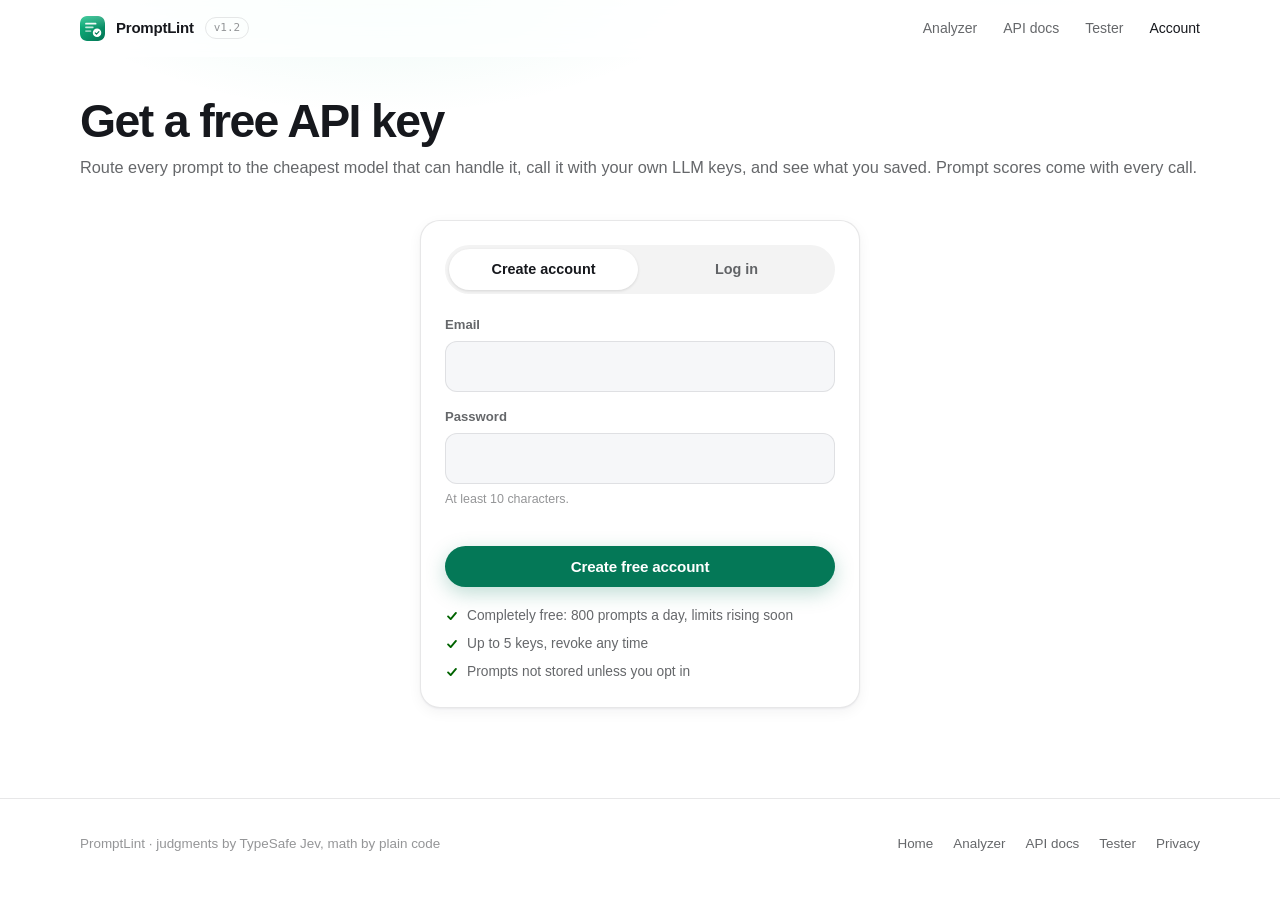
==== frontend/account.html @ f08a2e64 "Account page: cleaner per-key routing cards - cards fill the width (one key = full width, two = side" ====
<!doctype html>
<html lang="en" class="no-js">
<head>
<meta charset="utf-8">
<meta name="viewport" content="width=device-width, initial-scale=1">
<title>Account · PromptLint</title>
<meta name="description" content="Create a free PromptLint API key, manage keys, and see your usage.">
<link rel="icon" href="assets/icon.svg" type="image/svg+xml">
<link rel="stylesheet" href="assets/site.css?v=1.2.10">
<link rel="stylesheet" href="assets/report.css?v=1.2.10">
<style>
  .acct-head { padding: 40px 0 8px; position: relative; }
  .acct-head::before {
    content: ""; position: absolute; inset: -200px 0 auto; height: 480px; z-index: -1; pointer-events: none;
    background: radial-gradient(560px 300px at 30% 10%, rgba(16,185,129,.12), transparent 70%),
                radial-gradient(420px 260px at 80% 0%, rgba(13,148,164,.08), transparent 70%);
  }
  .acct-head-in { display: flex; align-items: end; justify-content: space-between; gap: 16px; flex-wrap: wrap; }
  .acct-head h1 { font-size: clamp(2rem, 4.4vw, 2.9rem); }
  .acct-head p { margin: 8px 0 0; color: var(--ink-soft); font-size: 1.02rem; }
  main.wrap { padding: 22px 0 90px; }

  .box { background: #fff; border: 1px solid var(--line); border-radius: 20px; box-shadow: var(--shadow-sm); padding: 24px; min-width: 0; }
  .box h2 { font-size: 1.15rem; letter-spacing: -0.015em; }
  .box .sub { color: var(--ink-soft); font-size: .92rem; margin: 6px 0 0; }

  /* ---- auth */
  .auth { max-width: 440px; margin: 10px auto 0; }
  .seg { display: flex; padding: 4px; gap: 4px; background: rgba(22,24,29,.05); border-radius: 999px; margin-bottom: 20px; }
  .seg button { flex: 1; font: inherit; font-size: .9rem; font-weight: 550; border: 0; background: transparent; color: var(--ink-soft); padding: 9px 12px; border-radius: 999px; cursor: pointer; }
  .seg button[aria-selected="true"] { background: #fff; color: var(--ink); box-shadow: 0 1px 3px rgba(0,0,0,.12); }
  label.f { display: block; font-size: .82rem; font-weight: 600; color: var(--ink-soft); margin: 14px 0 6px; }
  input.t {
    width: 100%; font: inherit; font-size: .98rem; padding: 12px 14px; border-radius: 12px; border: 1px solid var(--line);
    background: var(--bg-tint); color: var(--ink); transition: border-color .15s, box-shadow .15s, background .15s;
  }
  input.t:focus { outline: none; border-color: var(--accent-mid); background: #fff; box-shadow: 0 0 0 4px var(--accent-glow); }
  .hint { font-size: .78rem; color: var(--ink-faint); margin: 6px 0 0; }
  .auth .btn { width: 100%; margin-top: 20px; }
  .perks { list-style: none; padding: 0; margin: 18px 0 0; display: grid; gap: 6px; font-size: .86rem; color: var(--ink-soft); }
  .perks li { display: flex; gap: 8px; align-items: center; }
  .perks svg { width: 14px; height: 14px; color: var(--good-ink); flex: none; }
  .msg { margin-top: 14px; font-size: .88rem; border-radius: 12px; padding: 10px 12px; display: none; }
  .msg.err { display: block; background: var(--bad-soft); color: var(--bad-ink); }
  .msg.ok { display: block; background: var(--good-soft); color: var(--good-ink); }
  #captcha { margin-top: 16px; }

  /* ---- dashboard */
  .grid2 { display: grid; grid-template-columns: minmax(0, 1.25fr) minmax(0, 1fr); gap: 18px; margin-top: 18px; align-items: start; }
  @media (max-width: 920px) { .grid2 { grid-template-columns: minmax(0, 1fr); } }
  .tiles { display: grid; grid-template-columns: repeat(4, minmax(0, 1fr)); gap: 12px; }
  @media (max-width: 820px) { .tiles { grid-template-columns: repeat(2, minmax(0, 1fr)); } }
  .tile { background: #fff; border: 1px solid var(--line); border-radius: 16px; padding: 18px; }
  .tile small { display: block; font-size: .74rem; font-weight: 650; letter-spacing: .07em; text-transform: uppercase; color: var(--ink-faint); }
  .tile b { display: block; font-size: 1.7rem; letter-spacing: -0.03em; margin-top: 6px; line-height: 1.1; }
  .tile span { display: block; font-size: .8rem; color: var(--ink-faint); margin-top: 4px; }
  .tile .meter { margin-top: 10px; }

  .new-key { display: flex; gap: 10px; margin-top: 16px; flex-wrap: wrap; }
  .new-key input { flex: 1 1 200px; }
  .reveal-key {
    margin-top: 16px; border: 1px solid rgba(4,120,87,.3); background: var(--accent-soft); border-radius: 14px; padding: 14px; display: none;
  }
  .reveal-key.show { display: block; }
  .reveal-key p { margin: 0 0 10px; font-size: .86rem; color: var(--ink); }
  .keyline { display: flex; gap: 8px; align-items: center; }
  .keyline code { flex: 1; min-width: 0; overflow-x: auto; white-space: nowrap; display: block; padding: 9px 10px; background: #fff; font-size: .8rem; }
  .key-done { display: flex; align-items: center; justify-content: flex-end; gap: 12px; margin-top: 12px; font-size: .84rem; color: var(--ink-soft); }
  /* routing stats */
  .saved { display: grid; grid-template-columns: repeat(2, minmax(0, 1fr)); gap: 12px; margin-top: 14px; }
  @media (max-width: 720px) { .saved { grid-template-columns: minmax(0, 1fr); } }
  .saved > div { border-radius: 16px; padding: 18px; border: 1px solid var(--line); background: #fff; min-width: 0; }
  .saved > div.save-hero { background: linear-gradient(180deg, var(--accent-soft), #fff); border-color: rgba(4,120,87,.28); }
  .saved small { display: block; font-size: .74rem; font-weight: 650; letter-spacing: .07em; text-transform: uppercase; color: var(--ink-faint); }
  .saved .save-hero small { color: var(--accent); }
  .saved > div > b { display: block; font-size: 2rem; letter-spacing: -0.03em; margin-top: 6px; line-height: 1.1; }
  .saved > div > span { display: block; font-size: .84rem; color: var(--ink-soft); margin-top: 6px; line-height: 1.45; }
  .rt-facts { display: grid; grid-template-columns: repeat(4, minmax(0, 1fr)); gap: 10px; margin-top: 12px; }
  @media (max-width: 720px) { .rt-facts { grid-template-columns: repeat(2, minmax(0, 1fr)); } }
  .rt-facts div { background: var(--bg-tint); border-radius: 12px; padding: 12px 14px; min-width: 0; }
  .rt-facts small { display: block; font-size: .7rem; font-weight: 650; letter-spacing: .07em; text-transform: uppercase; color: var(--ink-faint); }
  .rt-facts b { display: block; font-size: 1.15rem; margin-top: 2px; }
  .box h3 { font-size: .95rem; margin: 22px 0 4px; }
  .mbar { display: grid; grid-template-columns: minmax(0, 170px) minmax(0, 1fr) auto; gap: 10px; align-items: center; font-size: .86rem; padding: 6px 0; }
  .mbar .track { height: 10px; background: var(--bg-tint); border-radius: 5px; overflow: hidden; display: flex; }
  .mbar .track i { display: block; height: 100%; }
  .mbar .track i.sent { background: var(--accent-mid); }
  .mbar .track i.rec { background: rgba(16,185,129,.28); }
  .mbar em { font-style: normal; color: var(--ink-faint); font-size: .8rem; white-space: nowrap; font-variant-numeric: tabular-nums; }
  .mbar span.nm { overflow: hidden; text-overflow: ellipsis; white-space: nowrap; }
  @media (max-width: 600px) { .mbar { grid-template-columns: minmax(0, 1fr) auto; row-gap: 4px; } .mbar .track { grid-column: 1 / -1; grid-row: 2; } }
  .kcards { display: grid; grid-template-columns: repeat(auto-fit, minmax(min(100%, 520px), 1fr)); gap: 14px; margin-top: 10px; }
  .kcard { border: 1px solid var(--line); border-radius: 16px; padding: 16px; background: #fff; min-width: 0; display: flex; flex-direction: column; gap: 12px; }
  .kcard header { display: flex; justify-content: space-between; align-items: flex-start; gap: 10px; flex-wrap: wrap; }
  .kc-name { min-width: 0; display: flex; flex-direction: column; gap: 4px; }
  .kc-name b { font-size: 1rem; overflow-wrap: anywhere; }
  .kc-name code { font-size: .74rem; color: var(--ink-faint); overflow-wrap: anywhere; }
  .kpill { font-size: .74rem; font-weight: 600; border-radius: 999px; padding: 3px 10px; background: var(--bg-tint); color: var(--ink-soft); white-space: nowrap; }
  .kpill.on { background: var(--good-soft); color: var(--good-ink); }
  .kpill.off { background: var(--bad-soft); color: var(--bad-ink); }
  .kc-stats { display: grid; grid-template-columns: repeat(auto-fit, minmax(96px, 1fr)); gap: 8px; }
  .kc-stats > div { background: var(--bg-tint); border-radius: 10px; padding: 8px 10px; min-width: 0; }
  .kc-stats small { display: block; font-size: .66rem; font-weight: 650; letter-spacing: .07em; text-transform: uppercase; color: var(--ink-faint); }
  .kc-stats b { display: block; font-size: 1rem; margin-top: 2px; font-variant-numeric: tabular-nums; white-space: nowrap; }
  .kc-stats span { display: block; font-size: .72rem; color: var(--ink-faint); margin-top: 1px; white-space: nowrap; }
  .kc-stats span.bad { color: var(--bad-ink); }
  .kc-stats .save { background: var(--accent-soft); }
  .kc-stats .save b { color: var(--good-ink); }
  .kc-lists { display: grid; grid-template-columns: repeat(auto-fit, minmax(min(100%, 230px), 1fr)); gap: 12px; }
  .kc-list { border: 1px solid var(--line-soft); border-radius: 12px; padding: 12px 14px; min-width: 0; }
  .kc-list h4 { margin: 0 0 8px; font-size: .7rem; font-weight: 650; letter-spacing: .07em; text-transform: uppercase; color: var(--ink-faint); }
  .kc-list ul { list-style: none; margin: 0; padding: 0; display: grid; gap: 10px; }
  .kc-line { display: flex; justify-content: space-between; align-items: baseline; gap: 10px; font-size: .86rem; }
  .kc-nm { min-width: 0; overflow: hidden; text-overflow: ellipsis; white-space: nowrap; color: var(--ink); }
  .kc-line b { font-size: .82rem; font-weight: 600; color: var(--ink-soft); font-variant-numeric: tabular-nums; flex: none; }
  .kc-tag { display: inline-block; margin-left: 6px; font-size: .66rem; font-weight: 650; padding: 1px 7px; border-radius: 999px; background: var(--warn-soft); color: var(--warn-ink); vertical-align: 1px; }
  .kc-bar { height: 5px; border-radius: 3px; background: var(--bg-tint); margin-top: 5px; overflow: hidden; }
  .kc-bar i { display: block; height: 100%; border-radius: 3px; background: rgba(16,185,129,.45); }
  .kc-bar.sent i { background: var(--accent-mid); }
  .kc-note { font-size: .74rem; color: var(--warn-ink); margin-top: 4px; }
  .kc-note.plain { color: var(--ink-faint); }
  .kc-more, .kc-empty { font-size: .8rem; color: var(--ink-faint); margin: 0; }
  .nc-tag { color: var(--warn-ink); }
  .kc-foot { margin: 0; font-size: .78rem; color: var(--ink-faint); }
  table.keys { width: 100%; border-collapse: collapse; margin-top: 18px; font-size: .88rem; }
  table.keys th { text-align: left; font-size: .72rem; font-weight: 600; color: var(--ink-faint); text-transform: uppercase; letter-spacing: .06em; padding: 0 6px 8px; border-bottom: 1px solid var(--line); }
  table.keys td { padding: 10px 6px; border-bottom: 1px solid var(--line-soft); vertical-align: middle; }
  tr.revoked-row td { opacity: .6; }
  .qual { display: flex; align-items: center; gap: 6px; margin-top: 6px; flex-wrap: wrap; }
  .qual select { font: inherit; font-size: .78rem; padding: 3px 6px; border-radius: 8px; border: 1px solid var(--line); background: var(--bg-tint); color: var(--ink); max-width: 100%; }
  .qual span { font-size: .74rem; color: var(--ink-faint); }
  .qual button { font: inherit; font-size: .76rem; font-weight: 600; padding: 3px 10px; border-radius: 8px; border: 1px solid var(--accent); background: var(--accent); color: #fff; cursor: pointer; }
  .qual button:disabled { background: var(--bg-tint); border-color: var(--line); color: var(--ink-faint); cursor: default; }
  .qual span.ok { color: var(--good-ink); }
  .qual span.err { color: var(--bad-ink); }
  .show-revoked { margin-top: 10px; color: var(--ink-soft) !important; }
  table.keys code { font-size: .76rem; }
  table.keys .muted { color: var(--ink-faint); font-size: .8rem; }
  .table-scroll { overflow-x: auto; }
  .tag-revoked { font-size: .72rem; color: var(--ink-faint); border: 1px solid var(--line); border-radius: 999px; padding: 1px 8px; }
  .linkbtn { font: inherit; font-size: .82rem; color: var(--bad-ink); background: none; border: 0; cursor: pointer; padding: 4px 6px; border-radius: 8px; }
  .linkbtn:hover { background: var(--bad-soft); }

  .chart { width: 100%; height: 170px; display: block; margin-top: 12px; }
  .chart .bar { fill: var(--accent-mid); }
  .chart .bar.deg { fill: #6da7ec; }
  .chart .grid { stroke: #e1e0d9; stroke-width: 1; }
  .chart .base { stroke: #c3c2b7; stroke-width: 1; }
  .chart .lbl { font-size: 10.5px; fill: #898781; font-family: var(--mono); }
  .chart .hit { fill: transparent; }
  .legend { display: flex; gap: 14px; font-size: .78rem; color: var(--ink-soft); margin-top: 8px; }
  .legend span { display: inline-flex; gap: 6px; align-items: center; }
  .legend i { width: 10px; height: 10px; border-radius: 3px; display: inline-block; }
  details.data { margin-top: 10px; font-size: .82rem; color: var(--ink-soft); }
  details.data .data-scroll { max-height: 280px; overflow-y: auto; }
  details.data table { width: 100%; border-collapse: collapse; margin-top: 8px; font-variant-numeric: tabular-nums; }
  details.data td, details.data th { padding: 3px 6px; text-align: right; border-bottom: 1px solid var(--line-soft); }
  details.data td:first-child, details.data th:first-child { text-align: left; }

  .prov-form { margin-top: 6px; max-width: 760px; }
  .prov-form select.t { width: 100%; font: inherit; font-size: .98rem; padding: 12px 14px; border-radius: 12px; border: 1px solid var(--line); background: var(--bg-tint); color: var(--ink); margin-top: 6px; }
  .prov-form label.f input.t { margin-top: 6px; }
  .prov-grid { display: grid; grid-template-columns: repeat(2, minmax(0, 1fr)); gap: 0 14px; }
  @media (max-width: 640px) { .prov-grid { grid-template-columns: minmax(0, 1fr); } }
  .danger { margin-top: 18px; border-color: rgba(208,59,59,.25); }
  .danger summary { cursor: pointer; font-weight: 600; color: var(--bad-ink); }
  .danger form { display: flex; gap: 10px; margin-top: 12px; flex-wrap: wrap; }
  .danger input { flex: 1 1 220px; }
  .btn-danger { background: var(--bad); color: #fff; }
  .btn-danger:hover { background: var(--bad-ink); }
  .try-box { display: flex; align-items: center; justify-content: space-between; gap: 18px; flex-wrap: wrap; }
  .try-box > div { flex: 1 1 320px; }
  [hidden] { display: none !important; }
  #signed-in, #signed-out { padding: 0; }
</style>
</head>
<body>
<nav class="nav" id="nav">
  <div class="wrap nav-in">
    <a class="nav-brand" href="./"><img src="assets/icon.svg" alt=""><span class="nav-name">PromptLint</span></a>
    <span class="nav-ver">v1.2</span>
    <div class="nav-links">
      <a class="opt" href="app.html">Analyzer</a>
      <a class="opt" href="docs.html">API docs</a>
      <a class="opt" href="tester.html">Tester</a>
      <a href="account.html" aria-current="page">Account</a>
      <button class="btn btn-ghost btn-sm" id="logout" hidden>Log out</button>
    </div>
  </div>
</nav>

<header class="acct-head">
  <div class="wrap acct-head-in">
    <div>
      <h1 id="title">Get a free API key</h1>
      <p id="subtitle">Score prompts from your own code: both scores, every signal, and cost estimates in one JSON reply.</p>
    </div>
  </div>
</header>

<main class="wrap">
  <!-- signed out -->
  <section id="signed-out" hidden>
    <div class="box auth">
      <div class="seg" role="tablist">
        <button role="tab" id="tab-signup" aria-selected="true">Create account</button>
        <button role="tab" id="tab-login" aria-selected="false">Log in</button>
      </div>
      <form id="auth-form" novalidate>
        <label class="f" for="email">Email</label>
        <input class="t" id="email" type="email" autocomplete="email" required>
        <label class="f" for="password">Password</label>
        <input class="t" id="password" type="password" autocomplete="new-password" minlength="10" required>
        <p class="hint" id="pw-hint">At least 10 characters.</p>
        <div id="captcha"></div>
        <button class="btn btn-fill btn-md" id="auth-submit" type="submit">Create free account</button>
        <div class="msg" id="auth-msg" role="alert"></div>
      </form>
      <ul class="perks" id="perks">
        <li><svg viewBox="0 0 16 16" fill="none"><path d="M3.5 8.5l3 3 6-7" stroke="currentColor" stroke-width="2.2" stroke-linecap="round" stroke-linejoin="round"/></svg>Completely free: 800 prompts a day, limits rising soon</li>
        <li><svg viewBox="0 0 16 16" fill="none"><path d="M3.5 8.5l3 3 6-7" stroke="currentColor" stroke-width="2.2" stroke-linecap="round" stroke-linejoin="round"/></svg>Up to 5 keys, revoke any time</li>
        <li><svg viewBox="0 0 16 16" fill="none"><path d="M3.5 8.5l3 3 6-7" stroke="currentColor" stroke-width="2.2" stroke-linecap="round" stroke-linejoin="round"/></svg>Prompts not stored unless you opt in</li>
      </ul>
    </div>
  </section>

  <!-- signed in -->
  <section id="signed-in" hidden>
    <div class="tiles" id="tiles"></div>

    <div class="grid2">
      <div class="box">
        <h2>API keys</h2>
        <p class="sub">Send a key as <code>Authorization: Bearer pqs_live_…</code>. Keys are stored as hashes, so we can only show a key once.</p>
        <form class="new-key" id="new-key">
          <input class="t" id="key-name" maxlength="80" placeholder="Key name, e.g. production" aria-label="Key name">
          <button class="btn btn-fill btn-md" type="submit">Create key</button>
        </form>
        <div class="reveal-key" id="reveal-key" role="status">
          <p><b>Copy this key now.</b> It won't be shown again.</p>
          <div class="keyline"><code id="full-key"></code><button class="btn btn-ghost btn-sm" id="copy-key" type="button">Copy</button></div>
          <div class="key-done">
            <span>Saved it somewhere safe?</span>
            <button class="btn btn-fill btn-sm" id="key-done" type="button">Done</button>
          </div>
        </div>
        <div class="msg" id="key-msg" role="alert"></div>
        <div class="table-scroll"><table class="keys"><thead><tr><th>Name</th><th>Key</th><th>Created</th><th>Last used</th><th></th></tr></thead><tbody id="key-rows"></tbody></table></div>
      </div>

      <div class="box">
        <h2>Usage, last 30 days</h2>
        <p class="sub">Prompts scored per day across all your keys (UTC).</p>
        <div id="chart"></div>
        <div class="legend"><span><i style="background:var(--accent-mid)"></i>Scored by Jev</span><span><i style="background:#6da7ec"></i>Heuristic fallback</span></div>
        <details class="data"><summary>Show as a table</summary><div id="usage-table"></div></details>
      </div>
    </div>

    <div class="box" style="margin-top:18px" id="routing-box">
      <h2>LLM routing, last 30 days</h2>
      <p class="sub">Which model the router picked for your prompts, which ones were really sent to your LLMs through <code>/v1/route</code>, and what that saved. Per API key and per model.</p>
      <div id="routing-stats"><p class="sub">Loading…</p></div>
    </div>

    <div class="box try-box" style="margin-top:18px">
      <div>
        <h2>Try your key in the browser</h2>
        <p class="sub">Paste a key and a prompt in the tester to see the full API result explained in plain words. No terminal needed.</p>
      </div>
      <a class="btn btn-fill btn-md" href="tester.html">Open the tester <span class="arrow">→</span></a>
    </div>

    <div class="box" style="margin-top:18px" id="providers-box">
      <h2>Connected LLM providers <span class="pill" style="font-size:.72rem;vertical-align:3px">optional</span></h2>
      <p class="sub">Add the LLM accounts you use, and <code>POST /v1/route</code> will pick the best model for each prompt,
        call it with your key, and return the answer. Without keys, you still get the recommendation as JSON.
        Keys are encrypted on our server, never shown again (only the last 4 characters), and you can delete them any time.</p>
      <div class="msg" id="prov-disabled" hidden></div>
      <form class="prov-form" id="prov-form">
        <label class="f" for="prov-kind">Provider
          <select class="t" id="prov-kind">
            <option value="anthropic">Anthropic (Claude)</option>
            <option value="openai">OpenAI (GPT)</option>
            <option value="gemini">Google (Gemini)</option>
            <option value="openai_compatible">Other: OpenAI-compatible (Ollama, Groq, OpenRouter…)</option>
          </select>
        </label>
        <label class="f" for="prov-key">API key <span id="prov-key-opt" hidden>(optional for keyless endpoints like Ollama)</span>
          <input class="t" id="prov-key" type="password" autocomplete="off" spellcheck="false" placeholder="Paste the provider's key">
        </label>
        <div id="prov-custom" hidden>
          <div class="prov-grid">
            <label class="f" for="prov-label">Display name<input class="t" id="prov-label" maxlength="80" placeholder="e.g. Groq Llama 70B"></label>
            <label class="f" for="prov-url">Base URL<input class="t" id="prov-url" spellcheck="false" placeholder="https://api.groq.com/openai/v1"></label>
            <label class="f" for="prov-model">Model name<input class="t" id="prov-model" spellcheck="false" placeholder="llama-3.3-70b-versatile"></label>
            <label class="f" for="prov-tier">Strength
              <select class="t" id="prov-tier"><option value="small">Small (simple tasks)</option><option value="mid" selected>Mid (most tasks)</option><option value="frontier">Frontier (hardest tasks)</option></select></label>
            <label class="f" for="prov-in">Input price ($ / 1M tokens)<input class="t" id="prov-in" type="number" min="0" step="any" value="0"></label>
            <label class="f" for="prov-out">Output price ($ / 1M tokens)<input class="t" id="prov-out" type="number" min="0" step="any" value="0"></label>
            <label class="f" for="prov-quality">Quality for routing
              <select class="t" id="prov-quality"><option value="">Unknown (default, 0.80)</option><option value="0.85">Basic (0.85)</option><option value="0.9">Good (0.90)</option><option value="0.95">Very good (0.95)</option><option value="1">Excellent (1.00)</option></select></label>
          </div>
          <p class="hint">How good this model is, in your experience. The router compares it with the built-in models' task fit
            (for example Claude Sonnet 5 is 1.00 for coding and writing, Gemini 3.8 Flash 0.85). Unknown means we can't vouch for
            it, so under "balanced" a clearly better-fitting built-in model wins. You can change and save it any time in the list below.</p>
          <p class="hint">An online server can't reach <code>localhost</code> on your computer. For a local Ollama, expose it with a public HTTPS address (for example a tunnel) and use that.</p>
        </div>
        <button class="btn btn-fill btn-md" type="submit" style="margin-top:16px">Add provider</button>
      </form>
      <div class="msg" id="prov-msg" role="alert"></div>
      <div class="table-scroll"><table class="keys"><thead><tr><th>Provider</th><th>Model / key</th><th>Added</th><th>Last used</th><th></th></tr></thead><tbody id="prov-rows"></tbody></table></div>
    </div>

    <div class="box" style="margin-top:18px">
      <h2>Quick start</h2>
      <p class="sub">Set your key once in the terminal, then run the commands as they are. Full reference in the <a href="docs.html">API docs</a>.</p>
<pre class="codeblock" id="quickstart" style="margin-top:14px"></pre>
    </div>

    <details class="box danger">
      <summary>Delete account</summary>
      <p class="sub">Deletes your account, every key, your usage history and any prompts you opted to store. This can't be undone.</p>
      <form id="delete-form">
        <input class="t" id="delete-password" type="password" autocomplete="current-password" placeholder="Your password" aria-label="Password to confirm">
        <button class="btn btn-danger btn-md" type="submit">Delete everything</button>
      </form>
      <div class="msg" id="delete-msg" role="alert"></div>
    </details>
  </section>
</main>

<footer>
  <div class="wrap foot-in">
    <span>PromptLint · judgments by TypeSafe Jev, math by plain code</span>
    <span class="foot-links"><a href="./">Home</a><a href="app.html">Analyzer</a><a href="docs.html">API docs</a><a href="tester.html">Tester</a><a href="./#privacy">Privacy</a></span>
  </div>
</footer>

<script src="assets/report.js?v=1.2.10"></script>
<script src="assets/account.js?v=1.2.10"></script>
</body>
</html>
---- frontend/assets/site.css ----
/* PromptLint — shared design system (matches the rohitshidid.github.io project family). */

/* ------------------------------------------------------------------ tokens */
:root {
  --ink:        #16181d;
  --ink-soft:   rgba(22, 24, 29, .66);
  --ink-faint:  rgba(22, 24, 29, .46);
  --bg:         #ffffff;
  --bg-tint:    #f6f7f9;
  --line:       rgba(22, 24, 29, .10);
  --line-soft:  rgba(22, 24, 29, .06);

  --accent:      #047857;   /* emerald 700: 5.5:1 on white, safe for text and white-on-fill */
  --accent-deep: #065f46;
  --accent-mid:  #059669;
  --accent-soft: #ecfdf5;
  --accent-glow: rgba(16, 185, 129, .16);

  /* status (fixed meaning; always shown with an icon + label) */
  --good:        #0ca30c;
  --good-ink:    #006300;
  --good-soft:   #e7f6e7;
  --warn:        #fab219;
  --warn-ink:    #8a5a00;
  --warn-soft:   #fff5de;
  --bad:         #d03b3b;
  --bad-ink:     #a32424;
  --bad-soft:    #fdecec;

  /* categorical series, fixed order (compare mode A / B) */
  --series-1:   #2a78d6;
  --series-2:   #eb6834;

  --shadow-sm:  0 1px 2px rgba(16,24,40,.05), 0 4px 14px rgba(16,24,40,.05);
  --shadow-lg:  0 2px 6px rgba(16,24,40,.04), 0 24px 60px rgba(16,24,40,.13);
  --mono: ui-monospace, SFMono-Regular, "SF Mono", Menlo, monospace;
  --sans: -apple-system, BlinkMacSystemFont, "SF Pro Display", "SF Pro Text",
          "Helvetica Neue", Helvetica, Arial, sans-serif;
  color-scheme: light;
}

* { box-sizing: border-box; }
html { scroll-behavior: smooth; }
@media (prefers-reduced-motion: reduce) { html { scroll-behavior: auto; } }

body {
  margin: 0;
  background: var(--bg);
  color: var(--ink);
  font-family: var(--sans);
  font-size: 17px;
  line-height: 1.6;
  -webkit-font-smoothing: antialiased;
  overflow-x: hidden;
}

.wrap   { width: min(1120px, 100% - 48px); margin-inline: auto; }
.narrow { width: min(760px, 100% - 48px);  margin-inline: auto; }
@media (max-width: 520px) { .wrap, .narrow { width: calc(100% - 32px); } }

a { color: var(--accent); text-decoration: none; }
a:hover { text-decoration: underline; }

h1, h2, h3 { margin: 0; font-weight: 700; letter-spacing: -0.028em; line-height: 1.06; }
h1 { font-size: clamp(2.7rem, 7.2vw, 4.9rem); letter-spacing: -0.035em; }
h2 { font-size: clamp(2rem, 4.6vw, 3.3rem); }
h3 { font-size: 1.16rem; letter-spacing: -0.012em; line-height: 1.3; }

.lede {
  font-size: clamp(1.13rem, 2.1vw, 1.42rem);
  font-weight: 300;
  line-height: 1.5;
  color: var(--ink-soft);
  margin: 0;
}
.lede strong { font-weight: 600; color: var(--ink); }

code {
  font-family: var(--mono);
  font-size: .86em;
  background: var(--bg-tint);
  border: 1px solid var(--line-soft);
  padding: .12em .42em;
  border-radius: 6px;
  white-space: nowrap;
}

:focus-visible { outline: 2px solid var(--accent-mid); outline-offset: 2px; border-radius: 6px; }

.sr-only {
  position: absolute; width: 1px; height: 1px; padding: 0; margin: -1px;
  overflow: hidden; clip: rect(0 0 0 0); white-space: nowrap; border: 0;
}

/* --------------------------------------------------------------- reveal */
.reveal {
  opacity: 0;
  transform: translateY(26px);
  transition: opacity .75s cubic-bezier(.22,.61,.36,1), transform .75s cubic-bezier(.22,.61,.36,1);
  transition-delay: calc(var(--i, 0) * 90ms);
}
.reveal.in { opacity: 1; transform: none; }
@media (prefers-reduced-motion: reduce) { .reveal { opacity: 1; transform: none; transition: none; } }
.no-js .reveal { opacity: 1; transform: none; }

/* ------------------------------------------------------------------- nav */
.nav {
  position: sticky; top: 0; z-index: 50;
  background: rgba(255,255,255,.76);
  backdrop-filter: saturate(180%) blur(20px);
  -webkit-backdrop-filter: saturate(180%) blur(20px);
  border-bottom: 1px solid transparent;
  transition: border-color .3s ease;
}
.nav.stuck { border-bottom-color: var(--line); }
.nav-in { display: flex; align-items: center; gap: 11px; height: 56px; }
.nav-brand { display: flex; align-items: center; gap: 11px; color: var(--ink); }
.nav-brand:hover { text-decoration: none; }
.nav-brand img { width: 25px; height: 25px; border-radius: 7px; }
.nav-name { font-weight: 600; font-size: 15px; letter-spacing: -0.015em; }
.nav-ver { font-family: var(--mono); font-size: 11px; color: var(--ink-faint);
           border: 1px solid var(--line); border-radius: 20px; padding: 1px 8px; }
.nav-links { margin-left: auto; display: flex; align-items: center; gap: 26px; }
.nav-links a { color: var(--ink-soft); font-size: 14px; font-weight: 450; }
.nav-links a:hover, .nav-links a[aria-current="page"] { color: var(--ink); text-decoration: none; }
.nav-links .btn { color: #fff; }
.nav-links .btn-ghost { color: var(--ink); }
@media (max-width: 860px) { .nav-links a.opt { display: none; } }
@media (max-width: 520px) { .nav-ver { display: none; } .nav-links { gap: 16px; } }

/* --------------------------------------------------------------- buttons */
.btn {
  display: inline-flex; align-items: center; justify-content: center; gap: 9px;
  border-radius: 999px;
  font-weight: 550;
  letter-spacing: -0.011em;
  border: 1px solid transparent;
  cursor: pointer;
  transition: transform .18s ease, box-shadow .25s ease, background-color .2s ease, border-color .2s ease, opacity .2s;
  white-space: nowrap;
  font-family: inherit;
  text-decoration: none;
}
.btn:hover { text-decoration: none; }
.btn-lg { font-size: 1.02rem; padding: 15px 30px; }
.btn-md { font-size: .95rem; padding: 11px 22px; }
.btn-sm { font-size: .85rem; padding: 7px 16px; }
.btn-fill { background: var(--accent); color: #fff; box-shadow: 0 6px 20px rgba(4,120,87,.26); }
.btn-fill:hover { background: var(--accent-deep); transform: translateY(-1.5px); box-shadow: 0 10px 26px rgba(4,120,87,.32); }
.btn-ghost { background: rgba(22,24,29,.045); color: var(--ink); }
.btn-ghost:hover { background: rgba(22,24,29,.08); transform: translateY(-1.5px); }
.btn:disabled, .btn[aria-disabled="true"] { opacity: .55; cursor: not-allowed; transform: none; box-shadow: none; }
.btn .arrow { transition: transform .2s ease; }
.btn:hover .arrow { transform: translateX(2px); }

/* ------------------------------------------------------------------ hero */
.hero { position: relative; padding: clamp(56px, 8vw, 96px) 0 0; text-align: center; }
.hero::before {
  content: ""; position: absolute; inset: -220px 0 auto; height: 760px; z-index: -1;
  background:
    radial-gradient(680px 420px at 50% 12%, rgba(16,185,129,.15), transparent 68%),
    radial-gradient(520px 360px at 78% 4%,  rgba(13,148,164,.10), transparent 66%),
    radial-gradient(460px 340px at 20% 8%,  rgba(79,70,229,.07), transparent 66%);
  pointer-events: none;
}
.hero-icon { width: 88px; height: 88px; border-radius: 20px; box-shadow: var(--shadow-lg); }
.hero h1 { margin: 26px auto 0; max-width: 15ch; }
.hero .lede { margin: 22px auto 0; max-width: 58ch; }
.hero-cta { margin-top: 34px; display: flex; gap: 12px; justify-content: center; flex-wrap: wrap; }
.hero-note { margin-top: 16px; font-size: .82rem; color: var(--ink-faint); }

/* ------------------------------------------------------- window chrome */
.stage { margin-top: clamp(40px, 5.5vw, 68px); perspective: 1800px; }
.win {
  margin: 0 auto;
  max-width: 940px;
  border-radius: 14px;
  background: #fff;
  border: 1px solid var(--line);
  box-shadow: var(--shadow-lg);
  overflow: hidden;
  transform: rotateX(4deg) scale(.99);
  transform-origin: 50% 0;
  transition: transform 1s cubic-bezier(.22,.61,.36,1);
  text-align: left;
}
.reveal.in .win, .win.flat { transform: none; }
.win-bar {
  display: flex; align-items: center; gap: 7px;
  padding: 10px 14px; background: #f6f6f7; border-bottom: 1px solid var(--line);
}
.win-bar i { width: 11px; height: 11px; border-radius: 50%; background: #dcdce0; }
.win-bar i:nth-child(1) { background: #ff5f57; }
.win-bar i:nth-child(2) { background: #febc2e; }
.win-bar i:nth-child(3) { background: #28c840; }
.win-title { margin-left: 10px; font-size: 12px; color: var(--ink-faint); font-family: var(--mono); }

.stage-hint {
  display: flex; align-items: center; gap: 8px; justify-content: center; flex-wrap: wrap;
  margin-top: 14px; font-size: .78rem; color: var(--ink-faint);
}
.stage-hint button {
  font: inherit; font-size: .78rem; cursor: pointer; color: var(--ink-soft);
  background: rgba(22,24,29,.045); border: 1px solid var(--line);
  border-radius: 999px; padding: 4px 13px; transition: background-color .2s ease;
}
.stage-hint button:hover { background: rgba(22,24,29,.09); }

/* --------------------------------------------------------------- sections */
section { padding: clamp(72px, 10vw, 128px) 0; }
section.tint { background: var(--bg-tint); }
section.tight { padding: clamp(48px, 6vw, 72px) 0; }
.eyebrow {
  font-size: .8rem; font-weight: 650; letter-spacing: .085em; text-transform: uppercase;
  color: var(--accent); margin: 0 0 16px;
}
.center { text-align: center; }
.center .lede { margin-inline: auto; max-width: 58ch; }
.sec-head h2 { max-width: 19ch; }
.center.sec-head h2 { margin-inline: auto; }
.sec-head .lede { margin-top: 20px; }

/* ----------------------------------------------------------------- stats */
.stats { display: grid; grid-template-columns: repeat(auto-fit, minmax(190px, 1fr)); gap: 12px; }
.stat { padding: 30px 26px; background: #fff; border: 1px solid var(--line); border-radius: 18px; }
section.tint .stat { box-shadow: var(--shadow-sm); }
.stat b { display: block; font-size: 2.05rem; font-weight: 700; letter-spacing: -0.03em; line-height: 1.1; }
.stat span { display: block; margin-top: 7px; font-size: .89rem; color: var(--ink-soft); line-height: 1.45; }

/* ----------------------------------------------------------------- cards */
.cards { display: grid; grid-template-columns: repeat(auto-fit, minmax(272px, 1fr)); gap: 18px; margin-top: 54px; }
.card {
  padding: 30px 28px; background: #fff; border: 1px solid var(--line);
  border-radius: 20px; box-shadow: var(--shadow-sm);
  transition: transform .3s cubic-bezier(.22,.61,.36,1), box-shadow .3s ease;
}
.card:hover { transform: translateY(-4px); box-shadow: var(--shadow-lg); }
.card .ico {
  width: 40px; height: 40px; border-radius: 11px; margin-bottom: 18px;
  display: grid; place-items: center; font-size: 19px; color: var(--accent);
  background: linear-gradient(150deg, rgba(16,185,129,.14), rgba(13,148,164,.12));
}
.card .ico svg { width: 20px; height: 20px; }
.card p { margin: 9px 0 0; color: var(--ink-soft); font-size: .94rem; line-height: 1.58; }
.num {
  display: inline-grid; place-items: center; width: 26px; height: 26px; border-radius: 8px;
  background: var(--accent); color: #fff; font-size: .8rem; font-weight: 700; margin-bottom: 16px;
}

/* -------------------------------------------------------------- features */
.feature { display: grid; grid-template-columns: 1fr 1fr; gap: clamp(38px, 6vw, 84px); align-items: center; }
.feature + .feature { margin-top: clamp(72px, 9vw, 124px); }
.feature.flip .feature-text { order: 2; }
.feature h3 { font-size: clamp(1.6rem, 3.2vw, 2.25rem); font-weight: 700; letter-spacing: -0.028em; line-height: 1.12; }
.feature p { margin: 18px 0 0; color: var(--ink-soft); font-size: 1.04rem; line-height: 1.6; font-weight: 300; }
.feature p strong { font-weight: 600; color: var(--ink); }
.feature-visual { min-width: 0; }
@media (max-width: 860px) {
  .feature { grid-template-columns: 1fr; gap: 32px; }
  .feature.flip .feature-text { order: 0; }
}

.panel {
  background: #fff; border: 1px solid var(--line); border-radius: 18px; box-shadow: var(--shadow-lg);
  padding: 22px; min-width: 0;
}

/* ------------------------------------------------------------ code block */
.codeblock {
  background: #16181d; color: #e6e8ec; border-radius: 14px; padding: 18px 20px;
  font: 12.5px/1.75 var(--mono); overflow-x: auto; margin: 0; text-align: left;
}
.codeblock .k { color: #a7f3d0; }
.codeblock .s { color: #fcd34d; }
.codeblock .c { color: #7c8496; }
.codeblock .n { color: #93c5fd; }

/* ----------------------------------------------------------------- lists */
.not-list { display: grid; grid-template-columns: repeat(auto-fit, minmax(240px, 1fr)); gap: 14px; margin-top: 48px; }
.not-item { padding: 22px 22px; border: 1px solid var(--line); border-radius: 16px; background: #fff; }
.not-item b { display: block; font-size: 1rem; letter-spacing: -0.01em; }
.not-item span { display: block; margin-top: 6px; font-size: .9rem; color: var(--ink-soft); line-height: 1.55; }

/* ------------------------------------------------------------------- cta */
.final { text-align: center; }
.final h2 { margin-inline: auto; max-width: 18ch; }
.final .lede { margin: 20px auto 0; max-width: 52ch; }
.final .hero-cta { margin-top: 30px; }

/* ---------------------------------------------------------------- footer */
footer { border-top: 1px solid var(--line); padding: 34px 0 44px; font-size: .84rem; color: var(--ink-faint); }
.foot-in { display: flex; gap: 18px; align-items: center; justify-content: space-between; flex-wrap: wrap; }
.foot-in a { color: var(--ink-soft); }
.foot-links { display: flex; gap: 20px; flex-wrap: wrap; }
---- frontend/assets/report.css ----
/* PromptLint report card. Status colors always travel with an icon + label. */

.rc { display: grid; gap: 14px; min-width: 0; }
.rc-block {
  background: #fff; border: 1px solid var(--line); border-radius: 16px; padding: 18px 20px; min-width: 0;
}
.rc-label {
  font-size: .72rem; font-weight: 650; letter-spacing: .08em; text-transform: uppercase;
  color: var(--ink-faint); margin: 0 0 12px; display: flex; justify-content: space-between; gap: 8px;
}
.rc-label span + span { letter-spacing: 0; text-transform: none; font-weight: 500; }

/* ---------------------------------------------------------------- summary */
.rc-summary { display: grid; grid-template-columns: auto 1fr; gap: 22px; align-items: center; }
@media (max-width: 560px) { .rc-summary { grid-template-columns: 1fr; justify-items: center; text-align: center; } }
.gauge { width: 176px; height: 112px; display: block; }
.gauge-wrap { position: relative; width: 176px; }
.gauge-num {
  position: absolute; left: 0; right: 0; bottom: 4px; text-align: center; line-height: 1;
  font-size: 48px; font-weight: 700; letter-spacing: -0.04em;
}
.gauge-num small { font-size: 14px; font-weight: 500; color: var(--ink-faint); letter-spacing: 0; margin-left: 2px; }
.verdict {
  display: inline-flex; align-items: center; gap: 7px; border-radius: 999px; padding: 5px 12px 5px 9px;
  font-size: .86rem; font-weight: 650; letter-spacing: -0.005em;
}
.verdict svg { width: 16px; height: 16px; flex: none; }
.verdict.ready_to_send { background: var(--good-soft); color: var(--good-ink); }
.verdict.needs_work { background: var(--warn-soft); color: var(--warn-ink); }
.verdict.likely_to_fail { background: var(--bad-soft); color: var(--bad-ink); }
.rc-headline { font-size: 1.02rem; margin: 10px 0 0; color: var(--ink-soft); line-height: 1.5; }
.rc-headline strong { color: var(--ink); font-weight: 600; }
.pills { display: flex; flex-wrap: wrap; gap: 6px; margin-top: 12px; }
@media (max-width: 560px) { .pills { justify-content: center; } }
.pill {
  font-size: .76rem; padding: 3px 10px; border-radius: 999px; border: 1px solid var(--line);
  color: var(--ink-soft); background: #fff; white-space: nowrap;
}
.pill.warn { border-color: rgba(250,178,25,.55); background: var(--warn-soft); color: var(--warn-ink); }
.pill.accent { border-color: rgba(4,120,87,.25); background: var(--accent-soft); color: var(--accent); }

/* ------------------------------------------------------------ meters row */
.rc-two { display: grid; grid-template-columns: 1fr 1fr; gap: 14px; }
@media (max-width: 640px) { .rc-two { grid-template-columns: 1fr; } }

.meter-value { display: flex; align-items: baseline; gap: 10px; margin-bottom: 10px; }
.meter-value b { font-size: 1.9rem; letter-spacing: -0.03em; line-height: 1; }
.meter-value .status { display: inline-flex; align-items: center; gap: 5px; font-size: .82rem; font-weight: 600; }
.meter-value .status svg { width: 14px; height: 14px; }
.status.good { color: var(--good-ink); }
.status.warn { color: var(--warn-ink); }
.status.bad  { color: var(--bad-ink); }
.meter { height: 8px; border-radius: 999px; overflow: hidden; position: relative; }
.meter i { position: absolute; inset: 0 auto 0 0; border-radius: 999px; transition: width .8s cubic-bezier(.22,.61,.36,1); }
.meter.good { background: var(--good-soft); } .meter.good i { background: var(--good); }
.meter.warn { background: var(--warn-soft); } .meter.warn i { background: var(--warn); }
.meter.bad  { background: var(--bad-soft); }  .meter.bad i  { background: var(--bad); }
.meter-scale { display: flex; justify-content: space-between; font-size: .72rem; color: var(--ink-faint); margin-top: 6px; }

.slider { position: relative; height: 8px; border-radius: 999px; margin: 8px 0 0;
          background: linear-gradient(90deg, #eceef2, var(--accent-soft)); }
.slider .tick { position: absolute; top: 50%; width: 2px; height: 8px; background: #fff; transform: translate(-50%, -50%); }
.slider .knob {
  position: absolute; top: 50%; width: 18px; height: 18px; border-radius: 50%;
  background: var(--accent); border: 3px solid #fff; box-shadow: 0 1px 4px rgba(0,0,0,.25);
  transform: translate(-50%, -50%); transition: left .8s cubic-bezier(.22,.61,.36,1);
}
.slider-ends { display: flex; justify-content: space-between; font-size: .72rem; color: var(--ink-faint); margin-top: 10px; }
.meter-note { font-size: .8rem; color: var(--ink-faint); margin: 10px 0 0; line-height: 1.45; }

/* ------------------------------------------------------ radar + checklist */
.rc-dims { display: grid; grid-template-columns: minmax(0, 1fr) minmax(0, 1.15fr); gap: 14px; align-items: start; }
@media (max-width: 760px) { .rc-dims { grid-template-columns: 1fr; } }
.radar { width: 100%; max-width: 340px; display: block; margin: 0 auto; overflow: visible; }
.radar .ring { fill: none; stroke: #e1e0d9; stroke-width: 1; }
.radar .spoke { stroke: #e1e0d9; stroke-width: 1; }
.radar .axis-label { font-size: 14px; fill: #52514e; font-weight: 500; }
.radar .axis-val { font-size: 12.5px; fill: #898781; font-family: var(--mono); }
.radar .shape { stroke-width: 2; stroke-linejoin: round; }
.radar .dot { stroke: #fff; stroke-width: 2; }
.radar .hit { fill: transparent; cursor: default; }
.legend { display: flex; gap: 14px; justify-content: center; margin-top: 8px; font-size: .78rem; color: var(--ink-soft); }
.legend span { display: inline-flex; align-items: center; gap: 6px; }
.legend i { width: 10px; height: 10px; border-radius: 3px; display: inline-block; }

.checks { list-style: none; margin: 0; padding: 0; display: grid; gap: 2px; }
.checks li {
  display: grid; grid-template-columns: 22px 1fr auto; gap: 10px; align-items: start;
  padding: 7px 8px; border-radius: 10px; font-size: .9rem; line-height: 1.35;
}
.checks li:hover, .checks li:focus-visible { background: var(--bg-tint); }
.checks .ci { width: 20px; height: 20px; border-radius: 6px; display: grid; place-items: center; margin-top: 1px; }
.checks .ci svg { width: 13px; height: 13px; }
.checks .pass .ci { background: var(--good-soft); color: var(--good-ink); }
.checks .fail .ci { background: var(--bad-soft); color: var(--bad-ink); }
.checks .info .ci { background: #eef1f5; color: #52514e; }
.checks .flag .ci { background: var(--warn-soft); color: var(--warn-ink); }
.checks b { font-weight: 600; display: block; }
.checks small { color: var(--ink-faint); font-size: .8rem; }
.checks .p { font-family: var(--mono); font-size: .74rem; color: var(--ink-faint); padding-top: 2px; opacity: 0; transition: opacity .15s; }
.checks li:hover .p, .checks li:focus-visible .p { opacity: 1; }
@media (hover: none) { .checks .p { opacity: 1; } }

/* ----------------------------------------------------------------- costs */
.table-scroll { overflow-x: auto; margin: 0 -4px; }
.costs { width: 100%; border-collapse: collapse; font-size: .88rem; min-width: 520px; }
.costs th {
  text-align: left; font-size: .72rem; font-weight: 600; color: var(--ink-faint); text-transform: uppercase;
  letter-spacing: .06em; padding: 0 8px 8px; border-bottom: 1px solid var(--line);
}
.costs td { padding: 10px 8px; border-bottom: 1px solid var(--line-soft); vertical-align: middle; }
.costs tr:last-child td { border-bottom: 0; }
.costs .r { text-align: right; font-variant-numeric: tabular-nums; white-space: nowrap; }
.costs .model b { font-weight: 600; display: block; }
.costs .model small { color: var(--ink-faint); font-size: .76rem; }
.costs tr.suggested td { background: var(--accent-soft); }
.costs tr.suggested td:first-child { border-radius: 10px 0 0 10px; }
.costs tr.suggested td:last-child { border-radius: 0 10px 10px 0; }
.approx { color: var(--ink-faint); cursor: help; }
.tier-tag { font-size: .68rem; font-weight: 650; color: var(--accent); background: #fff; border: 1px solid rgba(4,120,87,.3);
            padding: 1px 7px; border-radius: 999px; margin-left: 6px; vertical-align: 1px; }
.table-note { font-size: .78rem; color: var(--ink-faint); margin: 12px 0 0; line-height: 1.5; }

/* ------------------------------------------------------------------ tips */
.tips { list-style: none; margin: 0; padding: 0; display: grid; gap: 8px; counter-reset: tip; }
.tips li {
  display: grid; grid-template-columns: 26px 1fr auto; gap: 12px; align-items: start;
  padding: 12px 14px; border-radius: 12px; background: var(--bg-tint); font-size: .94rem; line-height: 1.45;
}
.tips li::before {
  counter-increment: tip; content: counter(tip);
  width: 24px; height: 24px; border-radius: 7px; background: var(--accent); color: #fff;
  font-size: .76rem; font-weight: 700; display: grid; place-items: center;
}
.tips .gain { font-family: var(--mono); font-size: .76rem; color: var(--accent); white-space: nowrap; padding-top: 3px; }
.tips-empty { display: flex; gap: 10px; align-items: center; color: var(--good-ink); font-weight: 550; font-size: .95rem; }
.tips-empty svg { width: 18px; height: 18px; flex: none; }

.rc-meta { font-size: .76rem; color: var(--ink-faint); display: flex; flex-wrap: wrap; gap: 6px 16px; padding: 2px 4px; }
.rc-meta code { font-size: .74rem; }

/* --------------------------------------------------------------- tooltip */
.pl-tip {
  position: fixed; z-index: 100; pointer-events: none; max-width: 260px;
  background: #16181d; color: #fff; font-size: .78rem; line-height: 1.4; padding: 7px 10px; border-radius: 8px;
  box-shadow: 0 6px 20px rgba(0,0,0,.2); opacity: 0; transform: translateY(4px); transition: opacity .12s, transform .12s;
}
.pl-tip.show { opacity: 1; transform: none; }
.pl-tip b { font-weight: 650; }

/* ---------------------------------------------------------- compare mode */
.delta {
  display: flex; align-items: center; justify-content: center; gap: 18px; flex-wrap: wrap;
  padding: 18px 20px; border-radius: 16px; background: #fff; border: 1px solid var(--line);
}
.delta .side { text-align: center; }
.delta .side small { display: block; font-size: .72rem; font-weight: 650; letter-spacing: .08em; text-transform: uppercase; }
.delta .side b { font-size: 2.2rem; letter-spacing: -0.04em; line-height: 1.1; }
.delta .arrow-big { font-size: 1.4rem; color: var(--ink-faint); }
.delta .chg { font-weight: 700; font-size: 1.1rem; padding: 6px 14px; border-radius: 999px; display: inline-flex; gap: 6px; align-items: center; }
.delta .chg svg { width: 14px; height: 14px; }
.delta .chg.up { background: var(--good-soft); color: var(--good-ink); }
.delta .chg.down { background: var(--bad-soft); color: var(--bad-ink); }
.delta .chg.same { background: var(--bg-tint); color: var(--ink-soft); }

/* ------------------------------------------------------ backend notice */
.rc-notice { display: grid; grid-template-columns: 20px 1fr; gap: 10px; align-items: start;
             background: #eef4fd; border-color: rgba(42,120,214,.25); font-size: .88rem; color: var(--ink-soft); }
.rc-notice svg { width: 18px; height: 18px; color: #1c5cab; margin-top: 1px; }
.rc-notice b { color: var(--ink); }

/* ------------------------------------------------------ routing */
.route-pick { display: flex; align-items: center; justify-content: space-between; gap: 12px; flex-wrap: wrap;
              padding: 14px 16px; border-radius: 12px; background: var(--accent-soft); border: 1px solid rgba(4,120,87,.22); }
.route-name { font-size: 1.35rem; font-weight: 700; letter-spacing: -0.02em; }
.route-meta { font-size: .84rem; color: var(--ink-soft); margin-top: 2px; }
.route-save { display: inline-flex; align-items: center; gap: 6px; font-weight: 650; font-size: .88rem; color: var(--good-ink);
              background: #fff; border: 1px solid rgba(12,163,12,.3); border-radius: 999px; padding: 5px 12px; }
.route-save svg { width: 14px; height: 14px; }
.route-reason { font-size: .9rem; color: var(--ink-soft); margin: 12px 0 0; line-height: 1.55; }
.route-reason b { color: var(--ink); }
.route-clarify { display: grid; grid-template-columns: 20px 1fr; gap: 10px; align-items: start; margin-bottom: 12px;
                 padding: 12px 14px; border-radius: 12px; background: var(--warn-soft); color: var(--warn-ink); font-size: .88rem; line-height: 1.5; }
.route-clarify svg { width: 16px; height: 16px; margin-top: 2px; }
.route-clarify b { color: var(--ink); }
details.route-alts { margin-top: 10px; }
details.route-alts summary { cursor: pointer; font-size: .82rem; color: var(--ink-faint); }
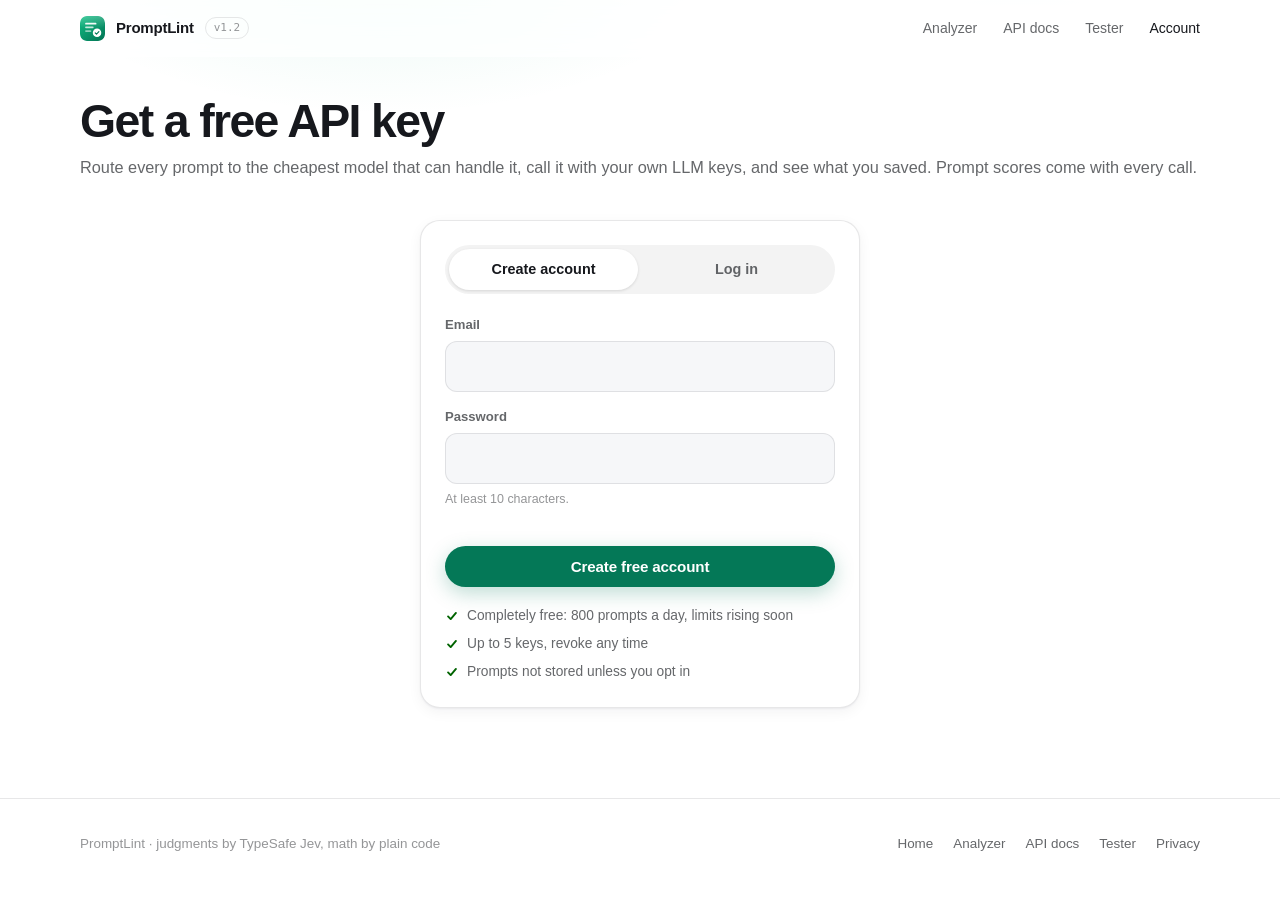
==== commit 830de4ee: "Explain 'Saved' vs the estimate on the account page - hover/tap (i) tooltips with the account's own " ====
--- a/frontend/account.html
+++ b/frontend/account.html
@@ -6,8 +6,8 @@
 <title>Account · PromptLint</title>
 <meta name="description" content="Create a free PromptLint API key, manage keys, and see your usage.">
 <link rel="icon" href="assets/icon.svg" type="image/svg+xml">
-<link rel="stylesheet" href="assets/site.css?v=1.2.10">
-<link rel="stylesheet" href="assets/report.css?v=1.2.10">
+<link rel="stylesheet" href="assets/site.css?v=1.2.13">
+<link rel="stylesheet" href="assets/report.css?v=1.2.13">
 <style>
   .acct-head { padding: 40px 0 8px; position: relative; }
   .acct-head::before {
@@ -89,6 +89,10 @@
   .mbar em { font-style: normal; color: var(--ink-faint); font-size: .8rem; white-space: nowrap; font-variant-numeric: tabular-nums; }
   .mbar span.nm { overflow: hidden; text-overflow: ellipsis; white-space: nowrap; }
   @media (max-width: 600px) { .mbar { grid-template-columns: minmax(0, 1fr) auto; row-gap: 4px; } .mbar .track { grid-column: 1 / -1; grid-row: 2; } }
+  button.info, span.info { display: inline-grid; place-items: center; width: 15px; height: 15px; padding: 0; margin-left: 4px; border-radius: 50%;
+    border: 1.3px solid currentColor; background: transparent; color: var(--ink-faint); font: 700 .62rem/1 var(--mono); letter-spacing: 0;
+    text-transform: none; vertical-align: 1px; cursor: help; }
+  button.info:hover, button.info:focus-visible { color: var(--accent); outline: none; }
   .kcards { display: grid; grid-template-columns: repeat(auto-fit, minmax(min(100%, 520px), 1fr)); gap: 14px; margin-top: 10px; }
   .kcard { border: 1px solid var(--line); border-radius: 16px; padding: 16px; background: #fff; min-width: 0; display: flex; flex-direction: column; gap: 12px; }
   .kcard header { display: flex; justify-content: space-between; align-items: flex-start; gap: 10px; flex-wrap: wrap; }
@@ -337,7 +341,7 @@
   </div>
 </footer>
 
-<script src="assets/report.js?v=1.2.10"></script>
-<script src="assets/account.js?v=1.2.10"></script>
+<script src="assets/report.js?v=1.2.13"></script>
+<script src="assets/account.js?v=1.2.13"></script>
 </body>
 </html>
--- a/frontend/assets/report.css
+++ b/frontend/assets/report.css
@@ -141,7 +141,7 @@
 
 /* --------------------------------------------------------------- tooltip */
 .pl-tip {
-  position: fixed; z-index: 100; pointer-events: none; max-width: 260px;
+  position: fixed; z-index: 100; pointer-events: none; max-width: min(280px, calc(100vw - 16px));
   background: #16181d; color: #fff; font-size: .78rem; line-height: 1.4; padding: 7px 10px; border-radius: 8px;
   box-shadow: 0 6px 20px rgba(0,0,0,.2); opacity: 0; transform: translateY(4px); transition: opacity .12s, transform .12s;
 }
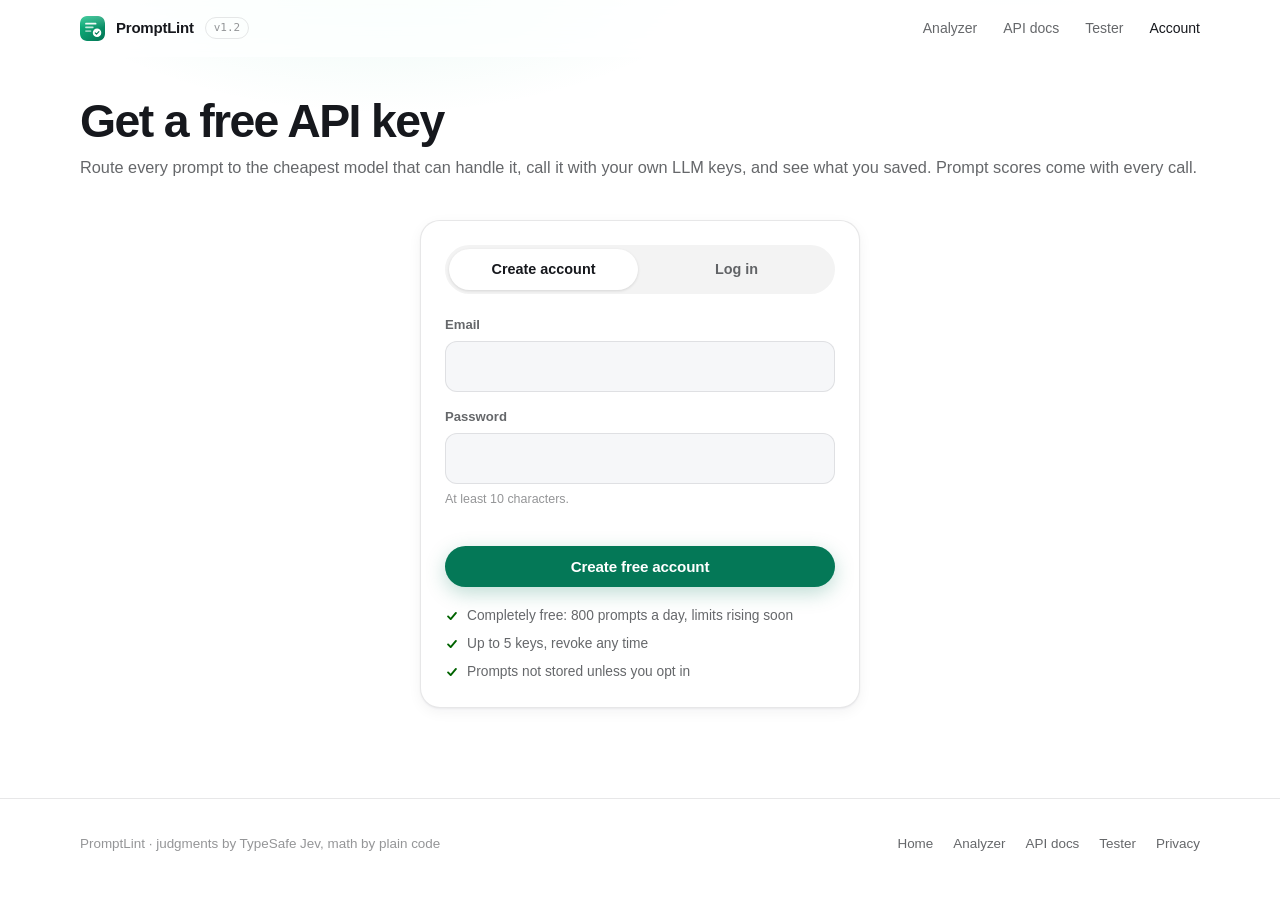
==== commit 0adac110: "Account page: collapsible per-key cards when there are several keys - each key card is a <details>: " ====
--- a/frontend/account.html
+++ b/frontend/account.html
@@ -6,8 +6,8 @@
 <title>Account · PromptLint</title>
 <meta name="description" content="Create a free PromptLint API key, manage keys, and see your usage.">
 <link rel="icon" href="assets/icon.svg" type="image/svg+xml">
-<link rel="stylesheet" href="assets/site.css?v=1.2.13">
-<link rel="stylesheet" href="assets/report.css?v=1.2.13">
+<link rel="stylesheet" href="assets/site.css?v=1.2.17">
+<link rel="stylesheet" href="assets/report.css?v=1.2.17">
 <style>
   .acct-head { padding: 40px 0 8px; position: relative; }
   .acct-head::before {
@@ -88,14 +88,30 @@
   .mbar .track i.rec { background: rgba(16,185,129,.28); }
   .mbar em { font-style: normal; color: var(--ink-faint); font-size: .8rem; white-space: nowrap; font-variant-numeric: tabular-nums; }
   .mbar span.nm { overflow: hidden; text-overflow: ellipsis; white-space: nowrap; }
-  @media (max-width: 600px) { .mbar { grid-template-columns: minmax(0, 1fr) auto; row-gap: 4px; } .mbar .track { grid-column: 1 / -1; grid-row: 2; } }
+  @media (max-width: 600px) {
+    .mbar { grid-template-columns: minmax(0, 1fr); row-gap: 4px; }
+    .mbar span.nm { white-space: normal; }
+    .mbar .track { grid-row: 2; }
+    .mbar em { grid-row: 3; white-space: normal; }
+  }
   button.info, span.info { display: inline-grid; place-items: center; width: 15px; height: 15px; padding: 0; margin-left: 4px; border-radius: 50%;
     border: 1.3px solid currentColor; background: transparent; color: var(--ink-faint); font: 700 .62rem/1 var(--mono); letter-spacing: 0;
     text-transform: none; vertical-align: 1px; cursor: help; }
   button.info:hover, button.info:focus-visible { color: var(--accent); outline: none; }
   .kcards { display: grid; grid-template-columns: repeat(auto-fit, minmax(min(100%, 520px), 1fr)); gap: 14px; margin-top: 10px; }
-  .kcard { border: 1px solid var(--line); border-radius: 16px; padding: 16px; background: #fff; min-width: 0; display: flex; flex-direction: column; gap: 12px; }
-  .kcard header { display: flex; justify-content: space-between; align-items: flex-start; gap: 10px; flex-wrap: wrap; }
+  .kcards.many { grid-template-columns: minmax(0, 1fr); gap: 10px; }
+  .kcard { border: 1px solid var(--line); border-radius: 16px; background: #fff; min-width: 0; }
+  .kcard > summary { list-style: none; cursor: pointer; padding: 14px 16px; display: flex; justify-content: space-between; align-items: center; gap: 10px; flex-wrap: wrap; border-radius: 16px; }
+  .kcard > summary::-webkit-details-marker { display: none; }
+  .kcard > summary:hover { background: var(--bg-tint); }
+  .kcard > summary:focus-visible { outline: 2px solid var(--accent); outline-offset: 2px; }
+  .kcard[open] > summary { border-radius: 16px 16px 0 0; }
+  .kc-sum { display: flex; align-items: center; gap: 10px; flex-wrap: wrap; }
+  .kc-brief { font-size: .8rem; color: var(--ink-soft); font-variant-numeric: tabular-nums; white-space: nowrap; }
+  .kcard[open] .kc-brief { display: none; }
+  .kc-chev { width: 8px; height: 8px; border-right: 2px solid var(--ink-faint); border-bottom: 2px solid var(--ink-faint); transform: rotate(45deg); margin: -4px 4px 0; transition: transform .15s; flex: none; }
+  .kcard[open] .kc-chev { transform: rotate(-135deg); margin-top: 4px; }
+  .kc-body { padding: 0 16px 16px; display: flex; flex-direction: column; gap: 12px; }
   .kc-name { min-width: 0; display: flex; flex-direction: column; gap: 4px; }
   .kc-name b { font-size: 1rem; overflow-wrap: anywhere; }
   .kc-name code { font-size: .74rem; color: var(--ink-faint); overflow-wrap: anywhere; }
@@ -131,6 +147,7 @@
   table.keys td { padding: 10px 6px; border-bottom: 1px solid var(--line-soft); vertical-align: middle; }
   tr.revoked-row td { opacity: .6; }
   .qual { display: flex; align-items: center; gap: 6px; margin-top: 6px; flex-wrap: wrap; }
+  .qual select { max-width: 100%; }
   .qual select { font: inherit; font-size: .78rem; padding: 3px 6px; border-radius: 8px; border: 1px solid var(--line); background: var(--bg-tint); color: var(--ink); max-width: 100%; }
   .qual span { font-size: .74rem; color: var(--ink-faint); }
   .qual button { font: inherit; font-size: .76rem; font-weight: 600; padding: 3px 10px; border-radius: 8px; border: 1px solid var(--accent); background: var(--accent); color: #fff; cursor: pointer; }
@@ -341,7 +358,8 @@
   </div>
 </footer>
 
-<script src="assets/report.js?v=1.2.13"></script>
-<script src="assets/account.js?v=1.2.13"></script>
+<script src="assets/report.js?v=1.2.17"></script>
+<script src="assets/account.js?v=1.2.17"></script>
+<script src="assets/site.js?v=1.2.17"></script>
 </body>
 </html>
--- a/frontend/assets/site.css
+++ b/frontend/assets/site.css
@@ -292,3 +292,54 @@
 .foot-in { display: flex; gap: 18px; align-items: center; justify-content: space-between; flex-wrap: wrap; }
 .foot-in a { color: var(--ink-soft); }
 .foot-links { display: flex; gap: 20px; flex-wrap: wrap; }
+
+/* ------------------------------------------------------ phone menu (site.js) */
+.menu-btn { display: none; width: 40px; height: 40px; margin-right: -8px; border: 0; background: transparent; border-radius: 10px;
+            cursor: pointer; padding: 11px 9px; flex-direction: column; justify-content: space-between; }
+.menu-btn span { display: block; height: 2px; border-radius: 2px; background: var(--ink); transition: transform .2s, opacity .2s; }
+.menu-btn.open span:nth-child(1) { transform: translateY(7px) rotate(45deg); }
+.menu-btn.open span:nth-child(2) { opacity: 0; }
+.menu-btn.open span:nth-child(3) { transform: translateY(-7px) rotate(-45deg); }
+.menu-btn:focus-visible { outline: 2px solid var(--accent-mid); }
+.site-menu { position: absolute; top: 100%; left: 0; right: 0; background: #fff; border-bottom: 1px solid var(--line);
+             box-shadow: 0 12px 30px rgba(16,24,40,.12); padding: 8px 16px 14px; display: grid; }
+.site-menu[hidden] { display: none; }
+.site-menu a { padding: 13px 6px; font-size: 1rem; color: var(--ink); border-bottom: 1px solid var(--line-soft); }
+.site-menu a:last-child { border-bottom: 0; }
+.site-menu a[aria-current="page"] { color: var(--accent); font-weight: 600; }
+.site-menu a:hover { text-decoration: none; background: var(--bg-tint); }
+@media (max-width: 860px) {
+  .menu-btn { display: inline-flex; }
+  .nav-links > a:not(.btn) { display: none; }   /* they're all in the menu */
+  .nav-links { gap: 10px; }
+}
+@media (max-width: 360px) { .nav-name { display: none; } }
+
+/* ------------------------------------------- small screens: no sideways scrolling */
+@media (max-width: 600px) {
+  .codeblock { white-space: pre-wrap; overflow-wrap: anywhere; font-size: 12px; padding: 14px 15px; }
+}
+@media (max-width: 560px) {
+  .stats { grid-template-columns: repeat(2, minmax(0, 1fr)); gap: 10px; }
+  .stat { padding: 18px 16px; border-radius: 16px; }
+  .stat b { font-size: 1.55rem; }
+  .stat span { font-size: .8rem; }
+}
+/* Tables marked by site.js become one card per row, with each cell's column name above it. */
+@media (max-width: 640px) {
+  table.stack, table.stack tbody { display: block; width: 100%; min-width: 0 !important; }
+  table.stack thead { display: none; }
+  table.stack tr { display: grid; grid-template-columns: repeat(2, minmax(0, 1fr)); gap: 8px 14px; padding: 12px 2px;
+                   border-bottom: 1px solid var(--line-soft); }
+  table.stack td { display: block; padding: 0 !important; border: 0 !important; text-align: left !important; min-width: 0;
+                   overflow-wrap: anywhere; background: none !important; white-space: normal !important; }
+  table.stack td:first-child { grid-column: 1 / -1; }
+  table.stack td[data-label]:not(:first-child)::before { content: attr(data-label); display: block; margin-bottom: 2px;
+    font-size: .66rem; font-weight: 650; letter-spacing: .06em; text-transform: uppercase; color: var(--ink-faint); }
+  table.stack td:empty { display: none; }
+  table.stack td code { white-space: normal; overflow-wrap: anywhere; }
+  table.ref.stack td:last-child { grid-column: 1 / -1; }   /* descriptions get the full width */
+  table.keys.stack td:nth-child(2) { grid-column: 1 / -1; }   /* the key / model + quality controls get the full width */
+  table.keys.stack td:last-child { align-self: end; justify-self: start; }
+  table.stack tr.pick, table.stack tr.chosen, table.stack tr.suggested { background: var(--accent-soft); border-radius: 12px; padding: 12px 10px; }
+}
--- a/frontend/assets/report.css
+++ b/frontend/assets/report.css
@@ -11,8 +11,9 @@
 .rc-label span + span { letter-spacing: 0; text-transform: none; font-weight: 500; }
 
 /* ---------------------------------------------------------------- summary */
-.rc-summary { display: grid; grid-template-columns: auto 1fr; gap: 22px; align-items: center; }
-@media (max-width: 560px) { .rc-summary { grid-template-columns: 1fr; justify-items: center; text-align: center; } }
+.rc-summary { display: grid; grid-template-columns: auto minmax(0, 1fr); gap: 22px; align-items: center; }
+.rc-summary > div { min-width: 0; }
+@media (max-width: 560px) { .rc-summary { grid-template-columns: minmax(0, 1fr); justify-items: center; text-align: center; } }
 .gauge { width: 176px; height: 112px; display: block; }
 .gauge-wrap { position: relative; width: 176px; }
 .gauge-num {
@@ -36,6 +37,7 @@
   font-size: .76rem; padding: 3px 10px; border-radius: 999px; border: 1px solid var(--line);
   color: var(--ink-soft); background: #fff; white-space: nowrap;
 }
+.pills .pill { max-width: 100%; white-space: normal; text-align: center; }
 .pill.warn { border-color: rgba(250,178,25,.55); background: var(--warn-soft); color: var(--warn-ink); }
 .pill.accent { border-color: rgba(4,120,87,.25); background: var(--accent-soft); color: var(--accent); }
 
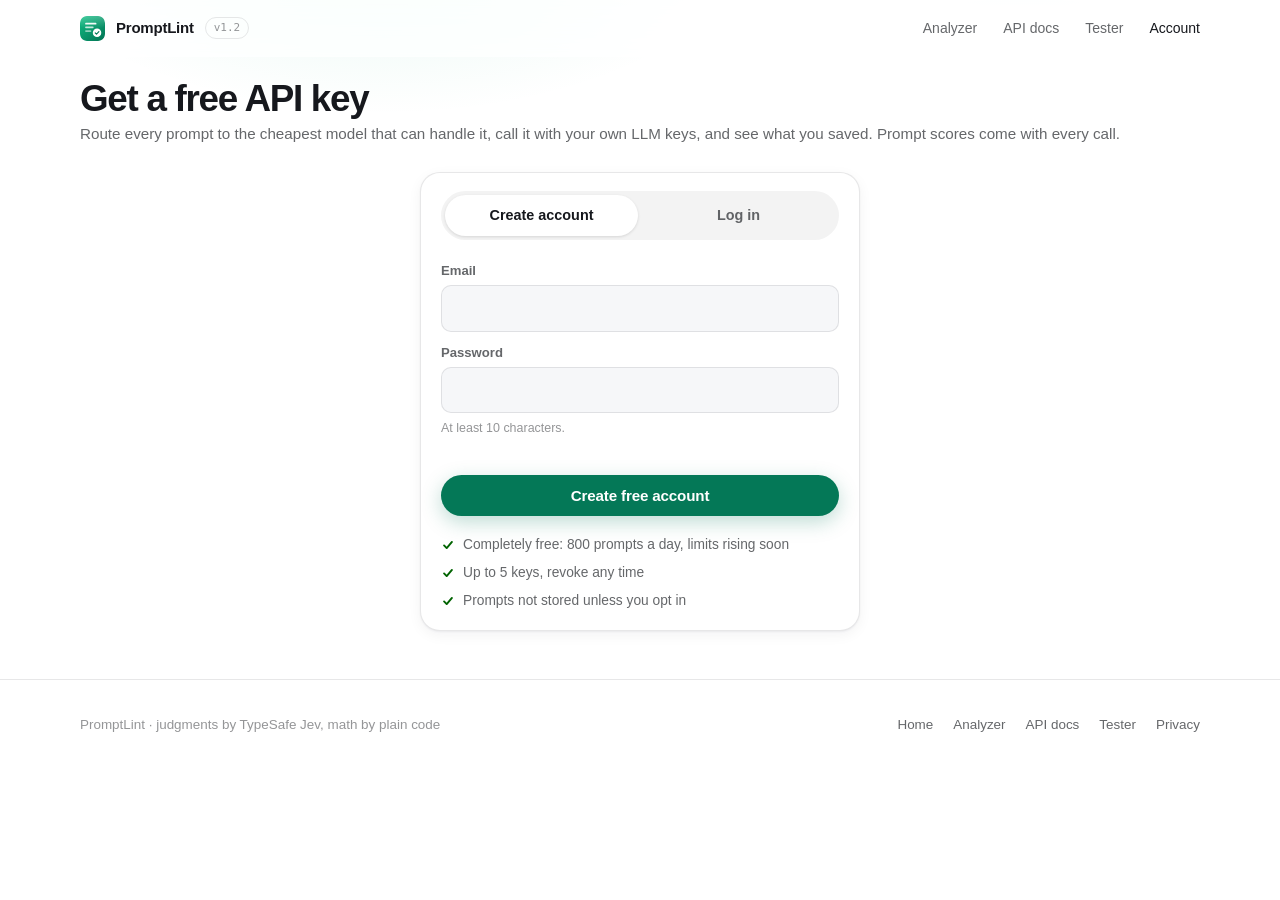
==== commit 613d9d8d: "Account page: more compact layout - tighter header, box padding, gaps, tiles, savings cards and tabl" ====
--- a/frontend/account.html
+++ b/frontend/account.html
@@ -9,29 +9,31 @@
 <link rel="stylesheet" href="assets/site.css?v=1.2.17">
 <link rel="stylesheet" href="assets/report.css?v=1.2.17">
 <style>
-  .acct-head { padding: 40px 0 8px; position: relative; }
+  .acct-head { padding: 22px 0 0; position: relative; }
   .acct-head::before {
     content: ""; position: absolute; inset: -200px 0 auto; height: 480px; z-index: -1; pointer-events: none;
     background: radial-gradient(560px 300px at 30% 10%, rgba(16,185,129,.12), transparent 70%),
                 radial-gradient(420px 260px at 80% 0%, rgba(13,148,164,.08), transparent 70%);
   }
   .acct-head-in { display: flex; align-items: end; justify-content: space-between; gap: 16px; flex-wrap: wrap; }
-  .acct-head h1 { font-size: clamp(2rem, 4.4vw, 2.9rem); }
-  .acct-head p { margin: 8px 0 0; color: var(--ink-soft); font-size: 1.02rem; }
-  main.wrap { padding: 22px 0 90px; }
-
-  .box { background: #fff; border: 1px solid var(--line); border-radius: 20px; box-shadow: var(--shadow-sm); padding: 24px; min-width: 0; }
+  .acct-head h1 { font-size: clamp(1.6rem, 3.6vw, 2.3rem); }
+  .acct-head p { margin: 4px 0 0; color: var(--ink-soft); font-size: .95rem; }
+  main.wrap { padding: 16px 0 48px; }
+
+  .box { background: #fff; border: 1px solid var(--line); border-radius: 20px; box-shadow: var(--shadow-sm); padding: 18px 20px; min-width: 0; }
+  @media (max-width: 600px) { .box { padding: 14px; border-radius: 16px; } }
+  #signed-in > * + * { margin-top: 14px; }
   .box h2 { font-size: 1.15rem; letter-spacing: -0.015em; }
-  .box .sub { color: var(--ink-soft); font-size: .92rem; margin: 6px 0 0; }
+  .box .sub { color: var(--ink-soft); font-size: .88rem; margin: 4px 0 0; }
 
   /* ---- auth */
   .auth { max-width: 440px; margin: 10px auto 0; }
   .seg { display: flex; padding: 4px; gap: 4px; background: rgba(22,24,29,.05); border-radius: 999px; margin-bottom: 20px; }
   .seg button { flex: 1; font: inherit; font-size: .9rem; font-weight: 550; border: 0; background: transparent; color: var(--ink-soft); padding: 9px 12px; border-radius: 999px; cursor: pointer; }
   .seg button[aria-selected="true"] { background: #fff; color: var(--ink); box-shadow: 0 1px 3px rgba(0,0,0,.12); }
-  label.f { display: block; font-size: .82rem; font-weight: 600; color: var(--ink-soft); margin: 14px 0 6px; }
+  label.f { display: block; font-size: .82rem; font-weight: 600; color: var(--ink-soft); margin: 10px 0 4px; }
   input.t {
-    width: 100%; font: inherit; font-size: .98rem; padding: 12px 14px; border-radius: 12px; border: 1px solid var(--line);
+    width: 100%; font: inherit; font-size: .95rem; padding: 10px 12px; border-radius: 10px; border: 1px solid var(--line);
     background: var(--bg-tint); color: var(--ink); transition: border-color .15s, box-shadow .15s, background .15s;
   }
   input.t:focus { outline: none; border-color: var(--accent-mid); background: #fff; box-shadow: 0 0 0 4px var(--accent-glow); }
@@ -46,17 +48,17 @@
   #captcha { margin-top: 16px; }
 
   /* ---- dashboard */
-  .grid2 { display: grid; grid-template-columns: minmax(0, 1.25fr) minmax(0, 1fr); gap: 18px; margin-top: 18px; align-items: start; }
+  .grid2 { display: grid; grid-template-columns: minmax(0, 1.25fr) minmax(0, 1fr); gap: 14px; align-items: start; }
   @media (max-width: 920px) { .grid2 { grid-template-columns: minmax(0, 1fr); } }
-  .tiles { display: grid; grid-template-columns: repeat(4, minmax(0, 1fr)); gap: 12px; }
+  .tiles { display: grid; grid-template-columns: repeat(4, minmax(0, 1fr)); gap: 10px; }
   @media (max-width: 820px) { .tiles { grid-template-columns: repeat(2, minmax(0, 1fr)); } }
-  .tile { background: #fff; border: 1px solid var(--line); border-radius: 16px; padding: 18px; }
-  .tile small { display: block; font-size: .74rem; font-weight: 650; letter-spacing: .07em; text-transform: uppercase; color: var(--ink-faint); }
-  .tile b { display: block; font-size: 1.7rem; letter-spacing: -0.03em; margin-top: 6px; line-height: 1.1; }
-  .tile span { display: block; font-size: .8rem; color: var(--ink-faint); margin-top: 4px; }
-  .tile .meter { margin-top: 10px; }
-
-  .new-key { display: flex; gap: 10px; margin-top: 16px; flex-wrap: wrap; }
+  .tile { background: #fff; border: 1px solid var(--line); border-radius: 14px; padding: 12px 14px; min-width: 0; }
+  .tile small { display: block; font-size: .68rem; font-weight: 650; letter-spacing: .07em; text-transform: uppercase; color: var(--ink-faint); }
+  .tile b { display: block; font-size: 1.3rem; letter-spacing: -0.03em; margin-top: 3px; line-height: 1.15; }
+  .tile span { display: block; font-size: .76rem; color: var(--ink-faint); margin-top: 2px; }
+  .tile .meter { margin-top: 6px; }
+
+  .new-key { display: flex; gap: 10px; margin-top: 12px; flex-wrap: wrap; }
   .new-key input { flex: 1 1 200px; }
   .reveal-key {
     margin-top: 16px; border: 1px solid rgba(4,120,87,.3); background: var(--accent-soft); border-radius: 14px; padding: 14px; display: none;
@@ -67,21 +69,21 @@
   .keyline code { flex: 1; min-width: 0; overflow-x: auto; white-space: nowrap; display: block; padding: 9px 10px; background: #fff; font-size: .8rem; }
   .key-done { display: flex; align-items: center; justify-content: flex-end; gap: 12px; margin-top: 12px; font-size: .84rem; color: var(--ink-soft); }
   /* routing stats */
-  .saved { display: grid; grid-template-columns: repeat(2, minmax(0, 1fr)); gap: 12px; margin-top: 14px; }
+  .saved { display: grid; grid-template-columns: repeat(2, minmax(0, 1fr)); gap: 10px; margin-top: 12px; }
   @media (max-width: 720px) { .saved { grid-template-columns: minmax(0, 1fr); } }
-  .saved > div { border-radius: 16px; padding: 18px; border: 1px solid var(--line); background: #fff; min-width: 0; }
+  .saved > div { border-radius: 14px; padding: 12px 14px; border: 1px solid var(--line); background: #fff; min-width: 0; }
   .saved > div.save-hero { background: linear-gradient(180deg, var(--accent-soft), #fff); border-color: rgba(4,120,87,.28); }
   .saved small { display: block; font-size: .74rem; font-weight: 650; letter-spacing: .07em; text-transform: uppercase; color: var(--ink-faint); }
   .saved .save-hero small { color: var(--accent); }
-  .saved > div > b { display: block; font-size: 2rem; letter-spacing: -0.03em; margin-top: 6px; line-height: 1.1; }
-  .saved > div > span { display: block; font-size: .84rem; color: var(--ink-soft); margin-top: 6px; line-height: 1.45; }
-  .rt-facts { display: grid; grid-template-columns: repeat(4, minmax(0, 1fr)); gap: 10px; margin-top: 12px; }
+  .saved > div > b { display: block; font-size: 1.55rem; letter-spacing: -0.03em; margin-top: 3px; line-height: 1.1; }
+  .saved > div > span { display: block; font-size: .8rem; color: var(--ink-soft); margin-top: 4px; line-height: 1.4; }
+  .rt-facts { display: grid; grid-template-columns: repeat(4, minmax(0, 1fr)); gap: 8px; margin-top: 10px; }
   @media (max-width: 720px) { .rt-facts { grid-template-columns: repeat(2, minmax(0, 1fr)); } }
-  .rt-facts div { background: var(--bg-tint); border-radius: 12px; padding: 12px 14px; min-width: 0; }
+  .rt-facts div { background: var(--bg-tint); border-radius: 10px; padding: 7px 12px; min-width: 0; }
   .rt-facts small { display: block; font-size: .7rem; font-weight: 650; letter-spacing: .07em; text-transform: uppercase; color: var(--ink-faint); }
-  .rt-facts b { display: block; font-size: 1.15rem; margin-top: 2px; }
-  .box h3 { font-size: .95rem; margin: 22px 0 4px; }
-  .mbar { display: grid; grid-template-columns: minmax(0, 170px) minmax(0, 1fr) auto; gap: 10px; align-items: center; font-size: .86rem; padding: 6px 0; }
+  .rt-facts b { display: block; font-size: 1.05rem; margin-top: 1px; }
+  .box h3 { font-size: .95rem; margin: 16px 0 2px; }
+  .mbar { display: grid; grid-template-columns: minmax(0, 170px) minmax(0, 1fr) auto; gap: 10px; align-items: center; font-size: .86rem; padding: 3px 0; }
   .mbar .track { height: 10px; background: var(--bg-tint); border-radius: 5px; overflow: hidden; display: flex; }
   .mbar .track i { display: block; height: 100%; }
   .mbar .track i.sent { background: var(--accent-mid); }
@@ -98,10 +100,10 @@
     border: 1.3px solid currentColor; background: transparent; color: var(--ink-faint); font: 700 .62rem/1 var(--mono); letter-spacing: 0;
     text-transform: none; vertical-align: 1px; cursor: help; }
   button.info:hover, button.info:focus-visible { color: var(--accent); outline: none; }
-  .kcards { display: grid; grid-template-columns: repeat(auto-fit, minmax(min(100%, 520px), 1fr)); gap: 14px; margin-top: 10px; }
+  .kcards { display: grid; grid-template-columns: repeat(auto-fit, minmax(min(100%, 520px), 1fr)); gap: 10px; margin-top: 8px; align-items: start; }
   .kcards.many { grid-template-columns: minmax(0, 1fr); gap: 10px; }
   .kcard { border: 1px solid var(--line); border-radius: 16px; background: #fff; min-width: 0; }
-  .kcard > summary { list-style: none; cursor: pointer; padding: 14px 16px; display: flex; justify-content: space-between; align-items: center; gap: 10px; flex-wrap: wrap; border-radius: 16px; }
+  .kcard > summary { list-style: none; cursor: pointer; padding: 10px 14px; display: flex; justify-content: space-between; align-items: center; gap: 10px; flex-wrap: wrap; border-radius: 16px; }
   .kcard > summary::-webkit-details-marker { display: none; }
   .kcard > summary:hover { background: var(--bg-tint); }
   .kcard > summary:focus-visible { outline: 2px solid var(--accent); outline-offset: 2px; }
@@ -111,7 +113,7 @@
   .kcard[open] .kc-brief { display: none; }
   .kc-chev { width: 8px; height: 8px; border-right: 2px solid var(--ink-faint); border-bottom: 2px solid var(--ink-faint); transform: rotate(45deg); margin: -4px 4px 0; transition: transform .15s; flex: none; }
   .kcard[open] .kc-chev { transform: rotate(-135deg); margin-top: 4px; }
-  .kc-body { padding: 0 16px 16px; display: flex; flex-direction: column; gap: 12px; }
+  .kc-body { padding: 0 14px 14px; display: flex; flex-direction: column; gap: 10px; }
   .kc-name { min-width: 0; display: flex; flex-direction: column; gap: 4px; }
   .kc-name b { font-size: 1rem; overflow-wrap: anywhere; }
   .kc-name code { font-size: .74rem; color: var(--ink-faint); overflow-wrap: anywhere; }
@@ -142,9 +144,9 @@
   .kc-more, .kc-empty { font-size: .8rem; color: var(--ink-faint); margin: 0; }
   .nc-tag { color: var(--warn-ink); }
   .kc-foot { margin: 0; font-size: .78rem; color: var(--ink-faint); }
-  table.keys { width: 100%; border-collapse: collapse; margin-top: 18px; font-size: .88rem; }
+  table.keys { width: 100%; border-collapse: collapse; margin-top: 12px; font-size: .88rem; }
   table.keys th { text-align: left; font-size: .72rem; font-weight: 600; color: var(--ink-faint); text-transform: uppercase; letter-spacing: .06em; padding: 0 6px 8px; border-bottom: 1px solid var(--line); }
-  table.keys td { padding: 10px 6px; border-bottom: 1px solid var(--line-soft); vertical-align: middle; }
+  table.keys td { padding: 7px 6px; border-bottom: 1px solid var(--line-soft); vertical-align: middle; }
   tr.revoked-row td { opacity: .6; }
   .qual { display: flex; align-items: center; gap: 6px; margin-top: 6px; flex-wrap: wrap; }
   .qual select { max-width: 100%; }
@@ -162,7 +164,7 @@
   .linkbtn { font: inherit; font-size: .82rem; color: var(--bad-ink); background: none; border: 0; cursor: pointer; padding: 4px 6px; border-radius: 8px; }
   .linkbtn:hover { background: var(--bad-soft); }
 
-  .chart { width: 100%; height: 170px; display: block; margin-top: 12px; }
+  .chart { width: 100%; height: 140px; display: block; margin-top: 8px; }
   .chart .bar { fill: var(--accent-mid); }
   .chart .bar.deg { fill: #6da7ec; }
   .chart .grid { stroke: #e1e0d9; stroke-width: 1; }
@@ -178,19 +180,27 @@
   details.data td, details.data th { padding: 3px 6px; text-align: right; border-bottom: 1px solid var(--line-soft); }
   details.data td:first-child, details.data th:first-child { text-align: left; }
 
-  .prov-form { margin-top: 6px; max-width: 760px; }
-  .prov-form select.t { width: 100%; font: inherit; font-size: .98rem; padding: 12px 14px; border-radius: 12px; border: 1px solid var(--line); background: var(--bg-tint); color: var(--ink); margin-top: 6px; }
-  .prov-form label.f input.t { margin-top: 6px; }
+  .prov-form { max-width: 760px; }
+  .prov-form select.t { width: 100%; font: inherit; font-size: .95rem; padding: 10px 12px; border-radius: 10px; border: 1px solid var(--line); background: var(--bg-tint); color: var(--ink); margin-top: 4px; }
+  .prov-form label.f input.t { margin-top: 4px; }
   .prov-grid { display: grid; grid-template-columns: repeat(2, minmax(0, 1fr)); gap: 0 14px; }
   @media (max-width: 640px) { .prov-grid { grid-template-columns: minmax(0, 1fr); } }
-  .danger { margin-top: 18px; border-color: rgba(208,59,59,.25); }
+  .danger { border-color: rgba(208,59,59,.25); padding-top: 12px; padding-bottom: 12px; }
   .danger summary { cursor: pointer; font-weight: 600; color: var(--bad-ink); }
   .danger form { display: flex; gap: 10px; margin-top: 12px; flex-wrap: wrap; }
   .danger input { flex: 1 1 220px; }
   .btn-danger { background: var(--bad); color: #fff; }
   .btn-danger:hover { background: var(--bad-ink); }
-  .try-box { display: flex; align-items: center; justify-content: space-between; gap: 18px; flex-wrap: wrap; }
-  .try-box > div { flex: 1 1 320px; }
+  /* collapsible sections: "Add a provider", "Quick start" */
+  details.fold > summary { list-style: none; cursor: pointer; display: flex; align-items: center; justify-content: space-between; gap: 12px; }
+  details.fold > summary::-webkit-details-marker { display: none; }
+  details.fold > summary::after { content: ""; width: 8px; height: 8px; border-right: 2px solid var(--ink-faint); border-bottom: 2px solid var(--ink-faint);
+    transform: rotate(45deg); margin: -4px 6px 0; transition: transform .15s; flex: none; }
+  details.fold[open] > summary::after { transform: rotate(-135deg); margin-top: 4px; }
+  details.fold > summary:focus-visible { outline: 2px solid var(--accent); outline-offset: 4px; border-radius: 8px; }
+  .add-prov { margin-top: 12px; border: 1px solid var(--line-soft); border-radius: 12px; padding: 10px 14px; }
+  .add-prov > summary { font-weight: 600; font-size: .9rem; color: var(--accent); }
+  .add-prov[open] { padding-bottom: 14px; }
   [hidden] { display: none !important; }
   #signed-in, #signed-out { padding: 0; }
 </style>
@@ -278,26 +288,20 @@
       </div>
     </div>
 
-    <div class="box" style="margin-top:18px" id="routing-box">
+    <div class="box" id="routing-box">
       <h2>LLM routing, last 30 days</h2>
-      <p class="sub">Which model the router picked for your prompts, which ones were really sent to your LLMs through <code>/v1/route</code>, and what that saved. Per API key and per model.</p>
+      <p class="sub">What the router picked, what was really sent to your LLMs through <code>/v1/route</code>, and what that saved.</p>
       <div id="routing-stats"><p class="sub">Loading…</p></div>
     </div>
 
-    <div class="box try-box" style="margin-top:18px">
-      <div>
-        <h2>Try your key in the browser</h2>
-        <p class="sub">Paste a key and a prompt in the tester to see the full API result explained in plain words. No terminal needed.</p>
-      </div>
-      <a class="btn btn-fill btn-md" href="tester.html">Open the tester <span class="arrow">→</span></a>
-    </div>
-
-    <div class="box" style="margin-top:18px" id="providers-box">
+    <div class="box" id="providers-box">
       <h2>Connected LLM providers <span class="pill" style="font-size:.72rem;vertical-align:3px">optional</span></h2>
-      <p class="sub">Add the LLM accounts you use, and <code>POST /v1/route</code> will pick the best model for each prompt,
-        call it with your key, and return the answer. Without keys, you still get the recommendation as JSON.
-        Keys are encrypted on our server, never shown again (only the last 4 characters), and you can delete them any time.</p>
+      <p class="sub">With your LLM keys added, <code>POST /v1/route</code> calls the best model for each prompt and returns the answer; without them you get the recommendation only.
+        Keys are encrypted, only the last 4 characters are shown, and you can remove them any time.</p>
       <div class="msg" id="prov-disabled" hidden></div>
+      <div class="table-scroll"><table class="keys"><thead><tr><th>Provider</th><th>Model / key</th><th>Added</th><th>Last used</th><th></th></tr></thead><tbody id="prov-rows"></tbody></table></div>
+      <details class="fold add-prov" id="add-prov">
+      <summary>Add a provider</summary>
       <form class="prov-form" id="prov-form">
         <label class="f" for="prov-kind">Provider
           <select class="t" id="prov-kind">
@@ -327,20 +331,21 @@
             it, so under "balanced" a clearly better-fitting built-in model wins. You can change and save it any time in the list below.</p>
           <p class="hint">An online server can't reach <code>localhost</code> on your computer. For a local Ollama, expose it with a public HTTPS address (for example a tunnel) and use that.</p>
         </div>
-        <button class="btn btn-fill btn-md" type="submit" style="margin-top:16px">Add provider</button>
+        <button class="btn btn-fill btn-md" type="submit" style="margin-top:14px">Add provider</button>
       </form>
+      </details>
       <div class="msg" id="prov-msg" role="alert"></div>
-      <div class="table-scroll"><table class="keys"><thead><tr><th>Provider</th><th>Model / key</th><th>Added</th><th>Last used</th><th></th></tr></thead><tbody id="prov-rows"></tbody></table></div>
-    </div>
-
-    <div class="box" style="margin-top:18px">
-      <h2>Quick start</h2>
-      <p class="sub">Set your key once in the terminal, then run the commands as they are. Full reference in the <a href="docs.html">API docs</a>.</p>
-<pre class="codeblock" id="quickstart" style="margin-top:14px"></pre>
-    </div>
-
-    <details class="box danger">
-      <summary>Delete account</summary>
+    </div>
+
+    <details class="box fold" id="qs-box">
+      <summary><div><h2>Quick start</h2>
+        <p class="sub">Copy-paste terminal commands for your key, or <a href="tester.html">try it in the browser tester</a> with no terminal.</p></div></summary>
+      <p class="sub" style="margin-top:12px">Set your key once in the terminal, then run the commands as they are. Full reference in the <a href="docs.html">API docs</a>.</p>
+<pre class="codeblock" id="quickstart" style="margin-top:10px"></pre>
+    </details>
+
+    <details class="box fold danger">
+      <summary><span>Delete account</span></summary>
       <p class="sub">Deletes your account, every key, your usage history and any prompts you opted to store. This can't be undone.</p>
       <form id="delete-form">
         <input class="t" id="delete-password" type="password" autocomplete="current-password" placeholder="Your password" aria-label="Password to confirm">
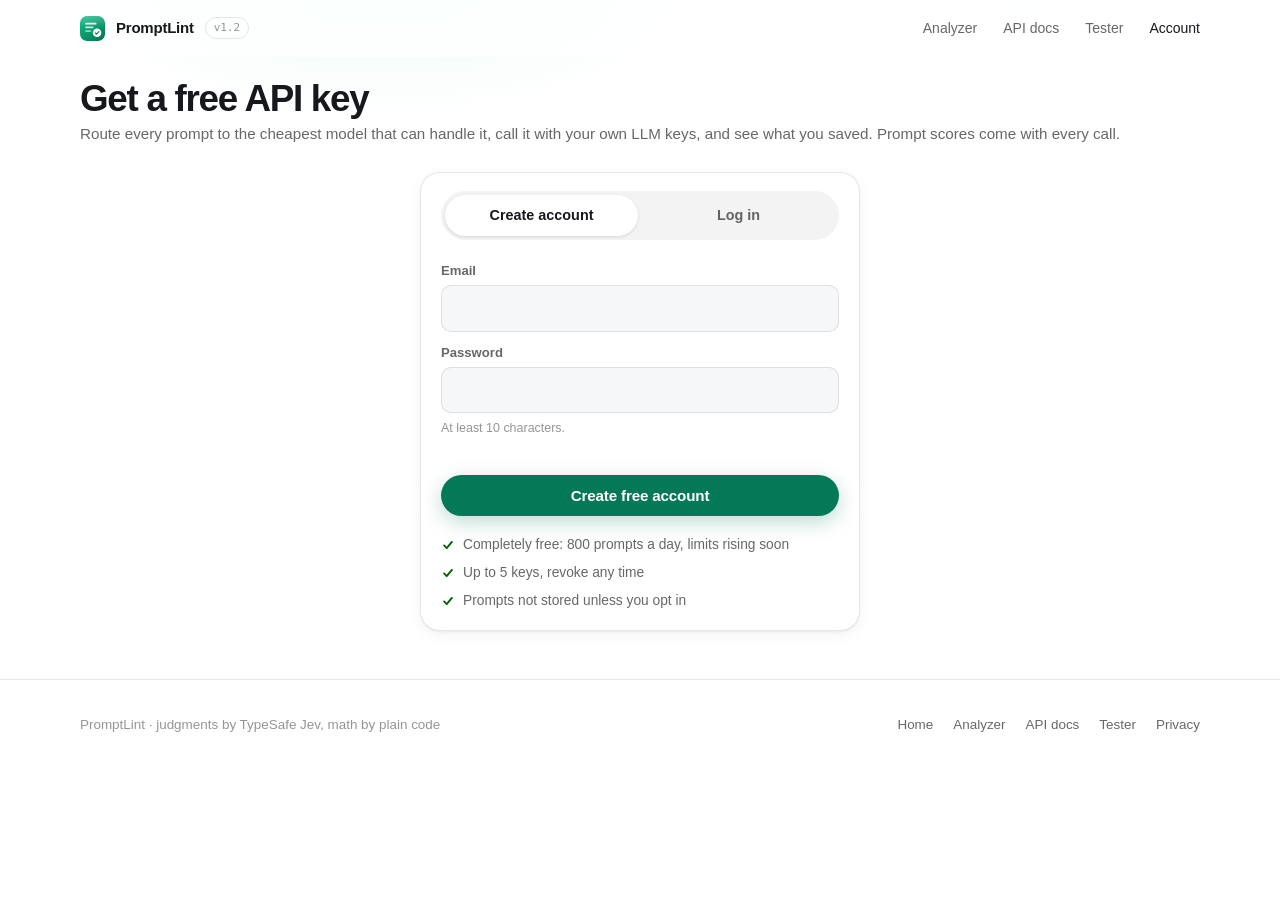
==== commit 54e15e2b: "Account page: move revoked keys into a folded 'Revoked keys' section Per-key routing cards now show " ====
--- a/frontend/account.html
+++ b/frontend/account.html
@@ -198,6 +198,10 @@
     transform: rotate(45deg); margin: -4px 6px 0; transition: transform .15s; flex: none; }
   details.fold[open] > summary::after { transform: rotate(-135deg); margin-top: 4px; }
   details.fold > summary:focus-visible { outline: 2px solid var(--accent); outline-offset: 4px; border-radius: 8px; }
+  .revoked-keys { margin-top: 10px; border: 1px dashed var(--line); border-radius: 14px; padding: 10px 14px; }
+  .revoked-keys > summary { font-weight: 600; font-size: .88rem; color: var(--ink-soft); }
+  .revoked-keys[open] { padding-bottom: 14px; }
+  .revoked-keys .kcard { opacity: .8; }
   .add-prov { margin-top: 12px; border: 1px solid var(--line-soft); border-radius: 12px; padding: 10px 14px; }
   .add-prov > summary { font-weight: 600; font-size: .9rem; color: var(--accent); }
   .add-prov[open] { padding-bottom: 14px; }
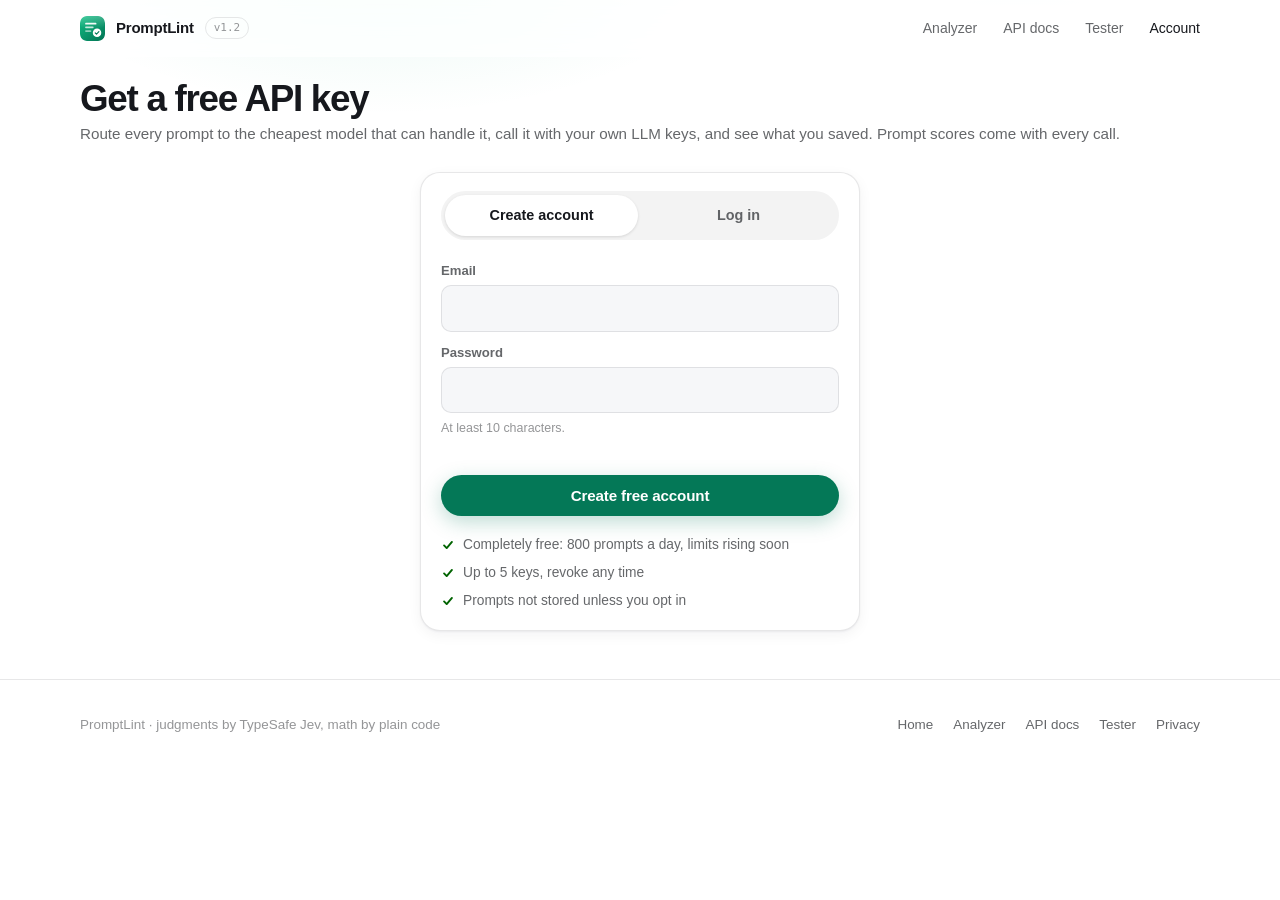
==== commit 2e827f08: "Account page: usage table swaps with the chart instead of stretching the box - opening 'Show as a ta" ====
--- a/frontend/account.html
+++ b/frontend/account.html
@@ -48,7 +48,7 @@
   #captcha { margin-top: 16px; }
 
   /* ---- dashboard */
-  .grid2 { display: grid; grid-template-columns: minmax(0, 1.25fr) minmax(0, 1fr); gap: 14px; align-items: start; }
+  .grid2 { display: grid; grid-template-columns: minmax(0, 1.25fr) minmax(0, 1fr); gap: 14px; align-items: stretch; }
   @media (max-width: 920px) { .grid2 { grid-template-columns: minmax(0, 1fr); } }
   .tiles { display: grid; grid-template-columns: repeat(4, minmax(0, 1fr)); gap: 10px; }
   @media (max-width: 820px) { .tiles { grid-template-columns: repeat(2, minmax(0, 1fr)); } }
@@ -174,11 +174,32 @@
   .legend { display: flex; gap: 14px; font-size: .78rem; color: var(--ink-soft); margin-top: 8px; }
   .legend span { display: inline-flex; gap: 6px; align-items: center; }
   .legend i { width: 10px; height: 10px; border-radius: 3px; display: inline-block; }
-  details.data { margin-top: 10px; font-size: .82rem; color: var(--ink-soft); }
-  details.data .data-scroll { max-height: 280px; overflow-y: auto; }
-  details.data table { width: 100%; border-collapse: collapse; margin-top: 8px; font-variant-numeric: tabular-nums; }
-  details.data td, details.data th { padding: 3px 6px; text-align: right; border-bottom: 1px solid var(--line-soft); }
-  details.data td:first-child, details.data th:first-child { text-align: left; }
+  details.data { margin-top: 10px; font-size: .84rem; color: var(--ink-soft); }
+  details.data > summary { list-style: none; cursor: pointer; display: inline-flex; align-items: center; gap: 8px; font-size: .8rem; font-weight: 600;
+    color: var(--ink-soft); padding: 5px 12px; border: 1px solid var(--line); border-radius: 999px; background: #fff; user-select: none; }
+  details.data > summary::-webkit-details-marker { display: none; }
+  details.data > summary::after { content: ""; width: 6px; height: 6px; border-right: 1.8px solid currentColor; border-bottom: 1.8px solid currentColor;
+    transform: rotate(45deg); margin-top: -3px; transition: transform .15s; }
+  details.data[open] > summary::after { transform: rotate(-135deg); margin-top: 3px; }
+  details.data > summary:hover { color: var(--ink); background: var(--bg-tint); }
+  details.data > summary:focus-visible { outline: 2px solid var(--accent); outline-offset: 2px; }
+  details.data .data-scroll { max-height: 300px; overflow-y: auto; margin-top: 10px; border: 1px solid var(--line); border-radius: 12px; }
+  details.data .data-scroll table { width: 100%; border-collapse: collapse; margin: 0; font-variant-numeric: tabular-nums; }
+  details.data .data-scroll th { position: sticky; top: 0; background: var(--bg-tint); font-size: .68rem; font-weight: 650; letter-spacing: .07em;
+    text-transform: uppercase; color: var(--ink-faint); padding: 8px 12px; text-align: right; border-bottom: 1px solid var(--line); }
+  details.data .data-scroll td { padding: 7px 12px; text-align: right; color: var(--ink); border-bottom: 1px solid var(--line-soft); }
+  details.data .data-scroll tbody tr:last-child td { border-bottom: 0; }
+  details.data .data-scroll tbody tr:hover td { background: var(--bg-tint); }
+  details.data .data-scroll th:first-child, details.data .data-scroll td:first-child { text-align: left; }
+  details.data .data-scroll tfoot td { position: sticky; bottom: 0; background: #fff; font-weight: 650; border-top: 1px solid var(--line); border-bottom: 0; }
+  details.data > summary .opened, details.data[open] > summary .shut { display: none; }
+  details.data[open] > summary .opened { display: inline; }
+  /* the usage table replaces the chart instead of growing the box under it */
+  #usage-box:has(details.data[open]) :is(#chart, .legend) { display: none; }
+  #usage-box details.data .data-scroll { max-height: 172px; }
+  #usage-box details.data .data-note { white-space: nowrap; overflow: hidden; text-overflow: ellipsis; }
+  details.data .zero { color: var(--ink-faint); }
+  .data-note { margin: 8px 2px 0; font-size: .76rem; color: var(--ink-faint); }
 
   .prov-form { max-width: 760px; }
   .prov-form select.t { width: 100%; font: inherit; font-size: .95rem; padding: 10px 12px; border-radius: 10px; border: 1px solid var(--line); background: var(--bg-tint); color: var(--ink); margin-top: 4px; }
@@ -283,12 +304,12 @@
         <div class="table-scroll"><table class="keys"><thead><tr><th>Name</th><th>Key</th><th>Created</th><th>Last used</th><th></th></tr></thead><tbody id="key-rows"></tbody></table></div>
       </div>
 
-      <div class="box">
+      <div class="box" id="usage-box">
         <h2>Usage, last 30 days</h2>
         <p class="sub">Prompts scored per day across all your keys (UTC).</p>
         <div id="chart"></div>
         <div class="legend"><span><i style="background:var(--accent-mid)"></i>Scored by Jev</span><span><i style="background:#6da7ec"></i>Heuristic fallback</span></div>
-        <details class="data"><summary>Show as a table</summary><div id="usage-table"></div></details>
+        <details class="data"><summary><span class="shut">Show as a table</span><span class="opened">Show chart</span></summary><div id="usage-table"></div></details>
       </div>
     </div>
 
